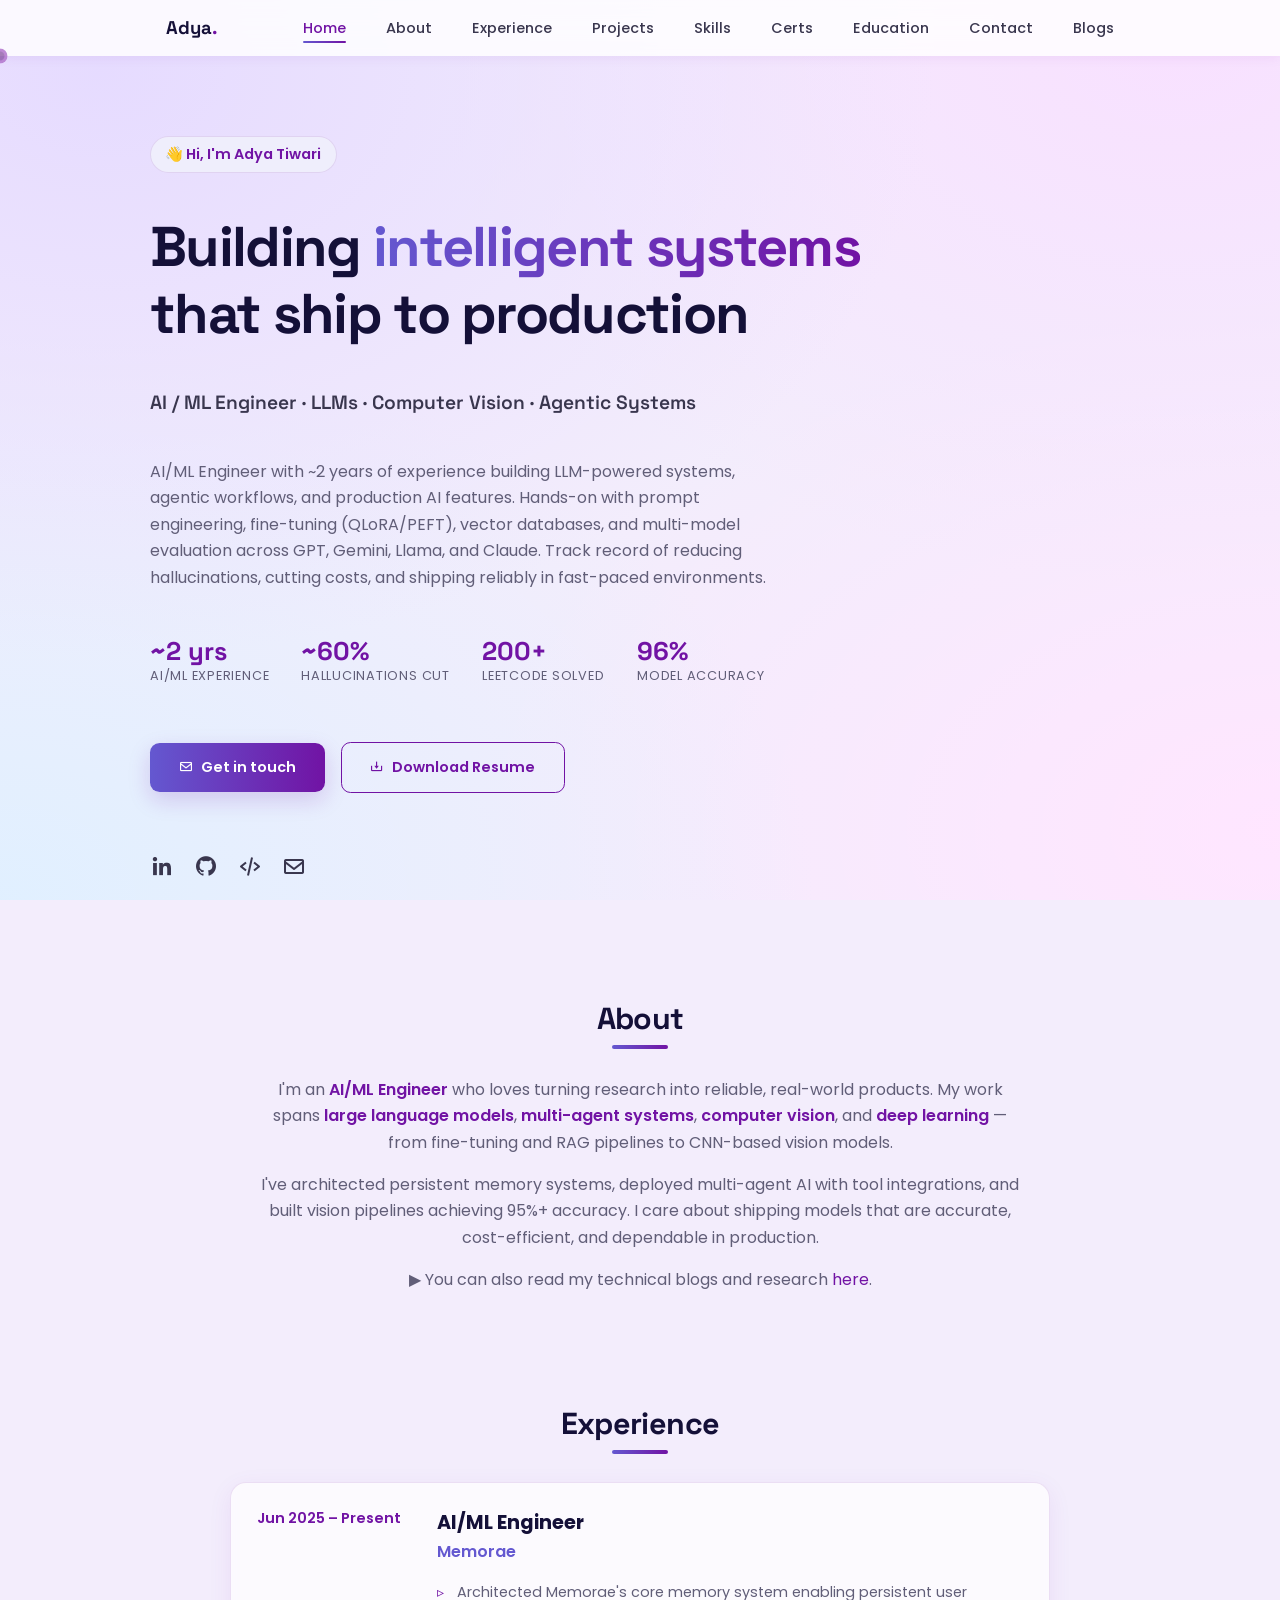
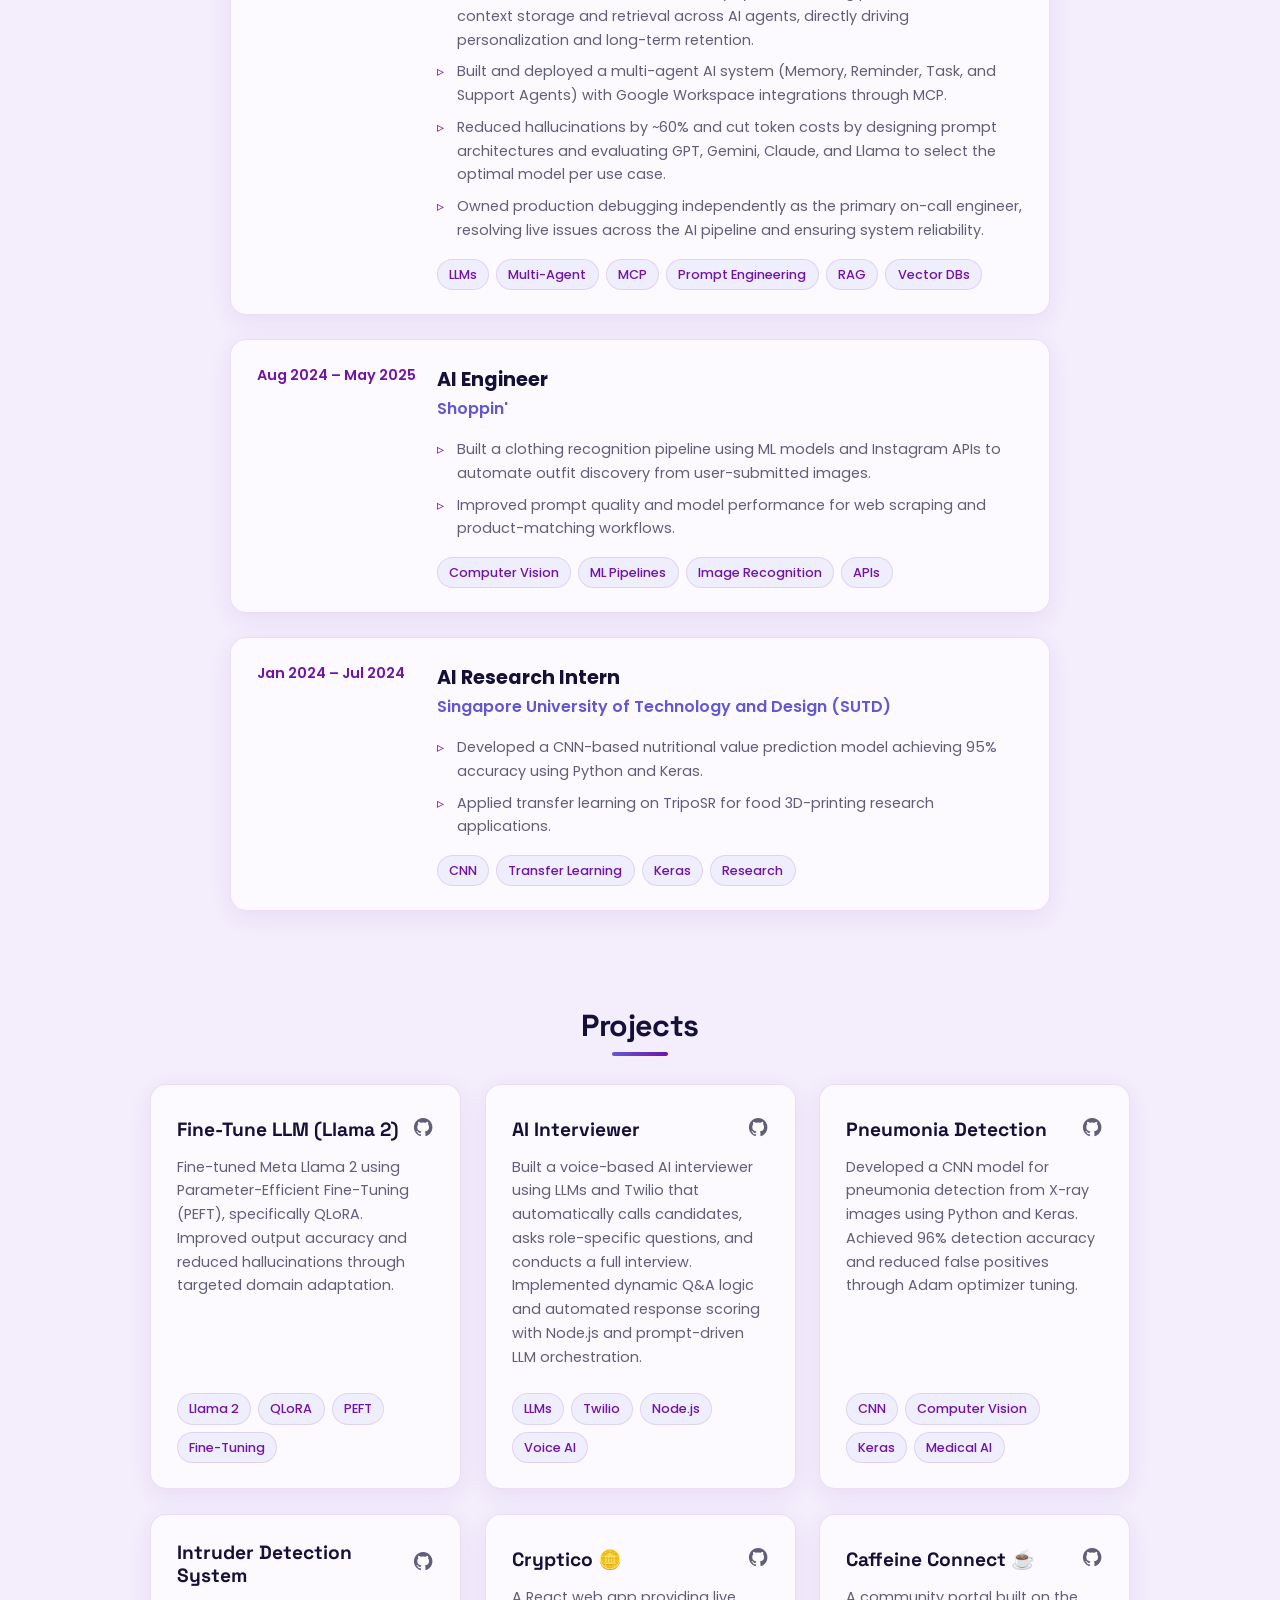
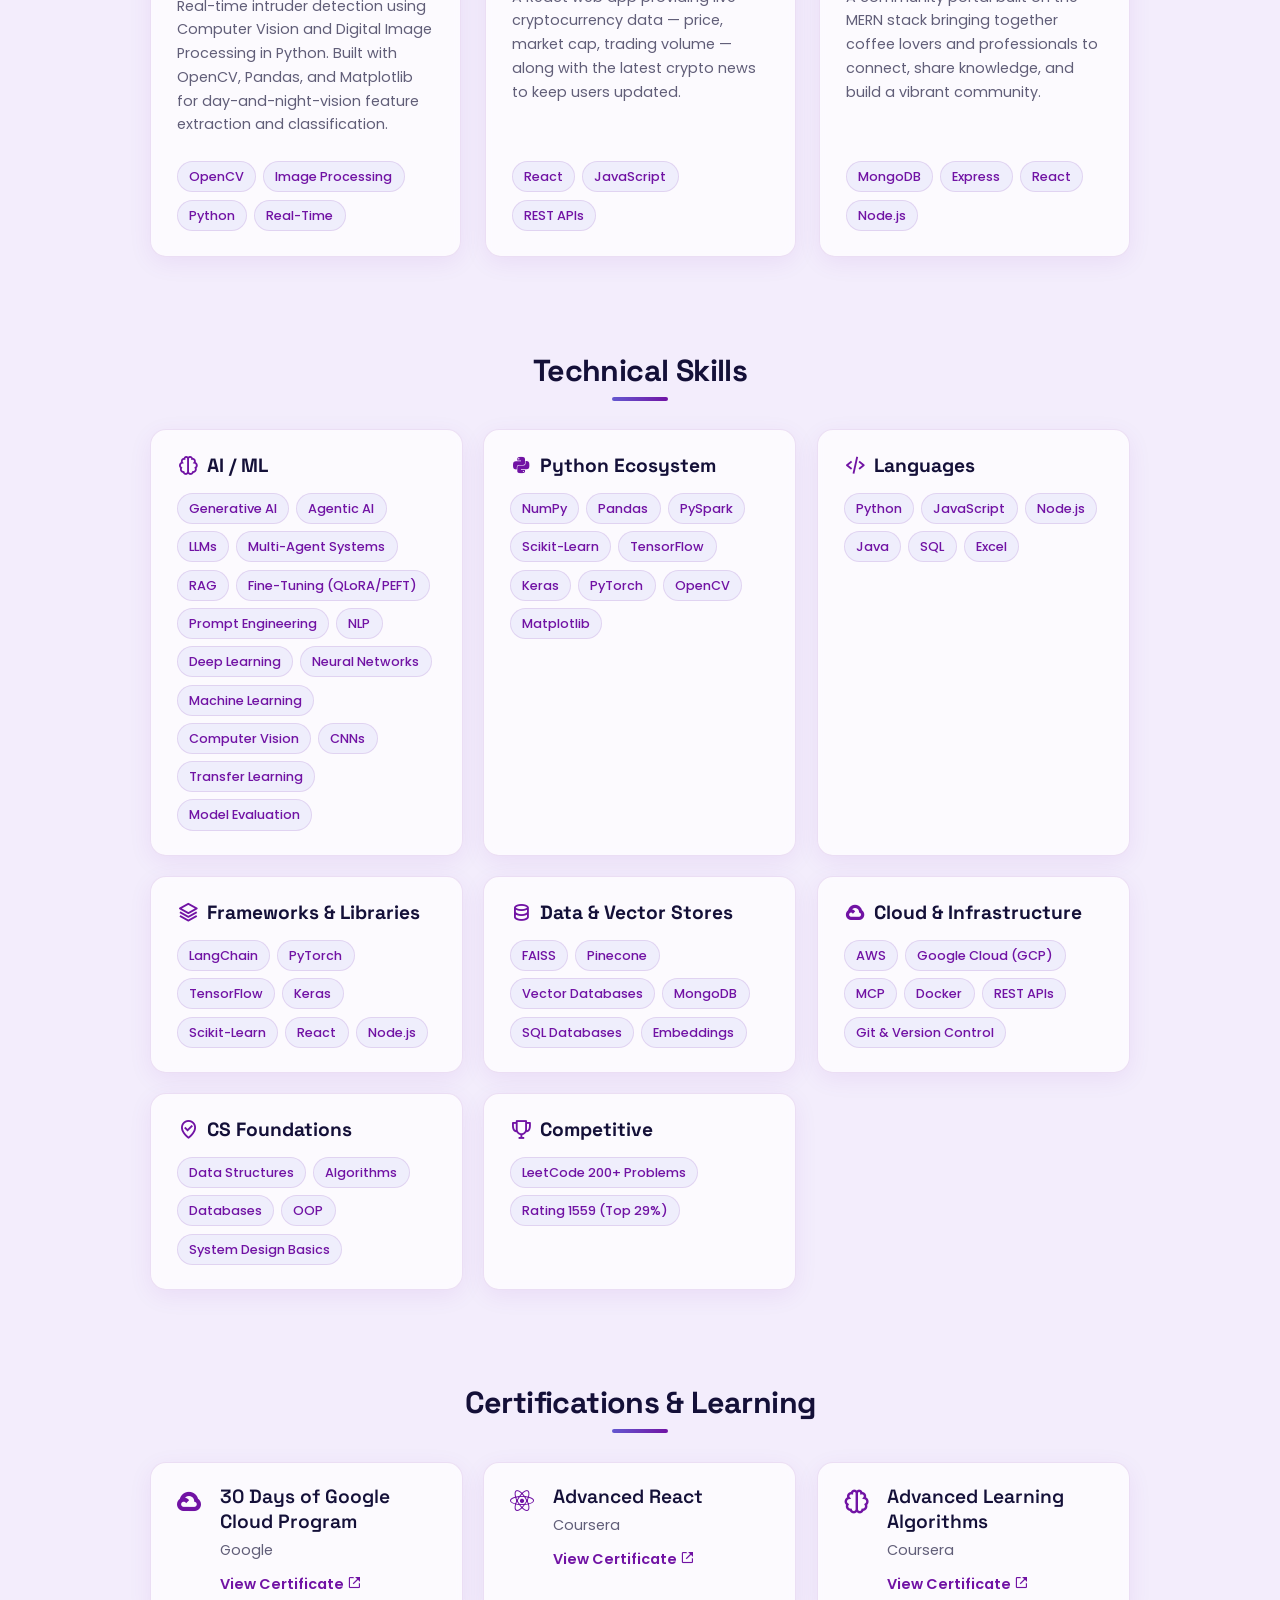
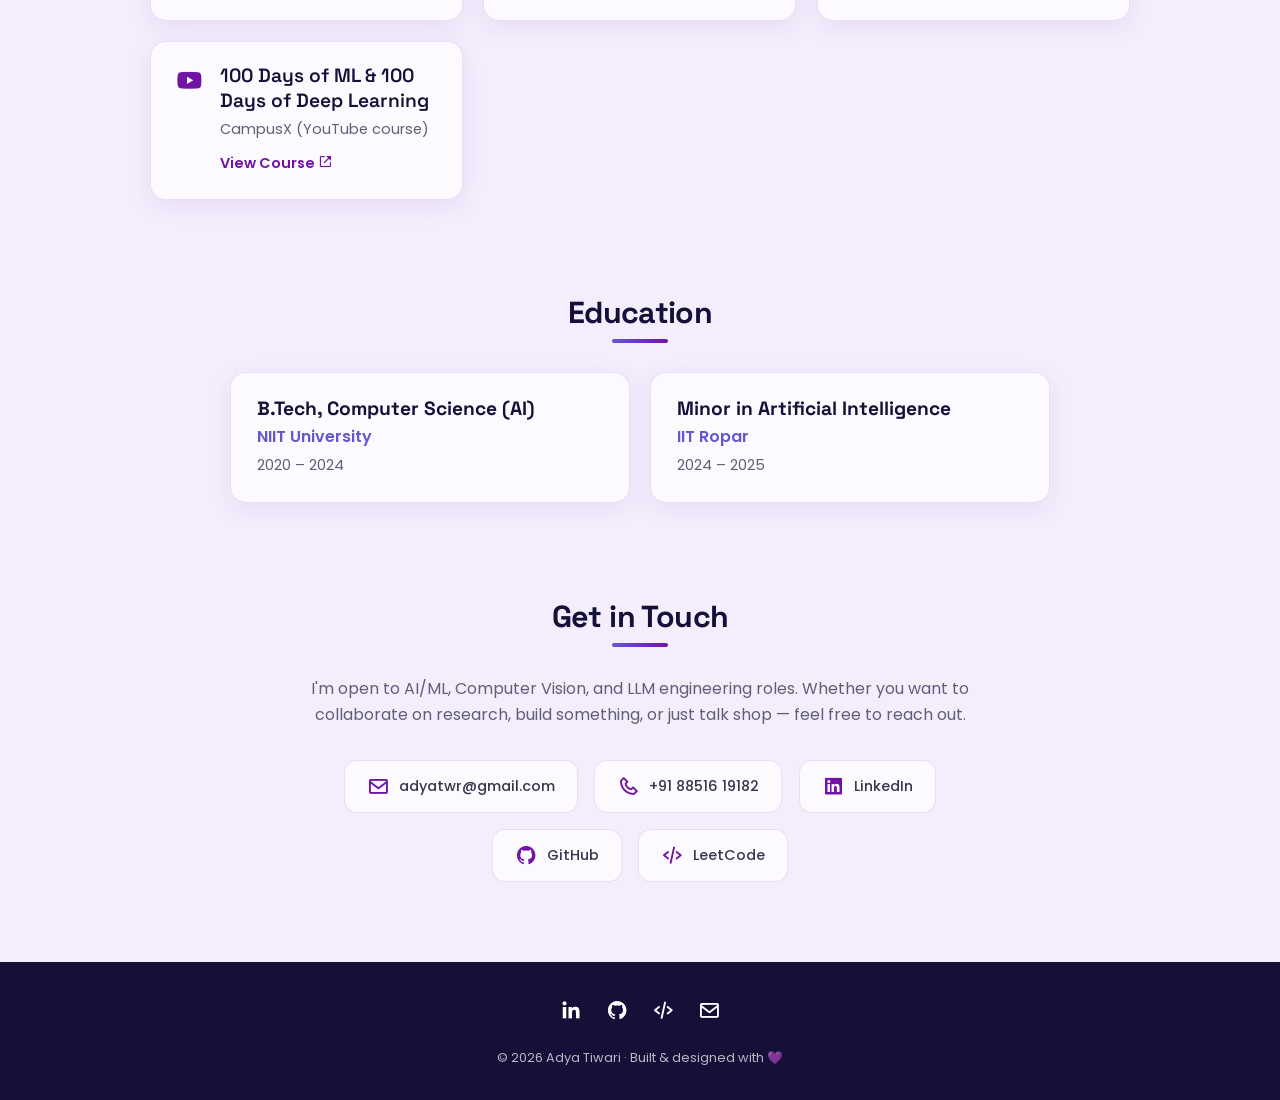
==== index.html @ 65101e6e "updated" ====
<!DOCTYPE html>
<html lang="en">

<head>
    <link rel="icon" type="image/png" href="assets/img/tab.png">
    <meta charset="UTF-8">
    <meta name="viewport" content="width=device-width, initial-scale=1.0">
    <meta name="description" content="Adya Tiwari — AI/ML Engineer building LLM-powered systems, agentic workflows, and production AI features.">
    <link rel="stylesheet" href="assets/css/styles.css">

    <!-- =====BOX ICONS===== -->
    <link href='https://cdn.jsdelivr.net/npm/boxicons@2.1.4/css/boxicons.min.css' rel='stylesheet'>

    <title>Adya Tiwari — AI/ML Engineer</title>
</head>

<body>
    <div class="cursor"></div>
    <div class="cursor-shadow"></div>

    <!--===== HEADER =====-->
    <header class="l-header">
        <nav class="nav">
            <a href="#home" class="nav__logo">Adya<span>.</span></a>

            <div class="nav__menu" id="nav-menu">
                <ul class="nav__list">
                    <li class="nav__item"><a href="#home" class="nav__link active">Home</a></li>
                    <li class="nav__item"><a href="#about" class="nav__link">About</a></li>
                    <li class="nav__item"><a href="#experience" class="nav__link">Experience</a></li>
                    <li class="nav__item"><a href="#projects" class="nav__link">Projects</a></li>
                    <li class="nav__item"><a href="#skills" class="nav__link">Skills</a></li>
                    <li class="nav__item"><a href="#certifications" class="nav__link">Certs</a></li>
                    <li class="nav__item"><a href="#education" class="nav__link">Education</a></li>
                    <li class="nav__item"><a href="#contact" class="nav__link">Contact</a></li>
                    <li class="nav__item"><a href="blog.html" class="nav__link">Blogs</a></li>
                </ul>
            </div>

            <div class="nav__toggle" id="nav-toggle">
                <i class='bx bx-menu'></i>
            </div>
        </nav>
    </header>

    <main class="l-main">
        <!--===== HOME / HERO =====-->
        <section class="home bd-grid" id="home">
            <div class="home__container">
                <span class="home__greeting">👋 Hi, I'm Adya Tiwari</span>
                <h1 class="home__title">Building <span class="home__title-color">intelligent systems</span><br>that ship to production</h1>
                <p class="home__role">AI / ML Engineer · LLMs · Computer Vision · Agentic Systems</p>
                <p class="home__text">
                    AI/ML Engineer with ~2 years of experience building LLM-powered systems, agentic workflows, and
                    production AI features. Hands-on with prompt engineering, fine-tuning (QLoRA/PEFT), vector databases,
                    and multi-model evaluation across GPT, Gemini, Llama, and Claude. Track record of reducing
                    hallucinations, cutting costs, and shipping reliably in fast-paced environments.
                </p>

                <div class="home__stats">
                    <div class="stat">
                        <div class="stat__number">~2 yrs</div>
                        <div class="stat__label">AI/ML Experience</div>
                    </div>
                    <div class="stat">
                        <div class="stat__number">~60%</div>
                        <div class="stat__label">Hallucinations Cut</div>
                    </div>
                    <div class="stat">
                        <div class="stat__number">200+</div>
                        <div class="stat__label">LeetCode Solved</div>
                    </div>
                    <div class="stat">
                        <div class="stat__number">96%</div>
                        <div class="stat__label">Model Accuracy</div>
                    </div>
                </div>

                <div class="home__actions">
                    <a href="#contact" class="button"><i class='bx bx-envelope'></i> Get in touch</a>
                    <a href="assets/img/Adya_Tiwari_CV.pdf" class="button button--ghost" download="Adya_Tiwari_Resume.pdf"><i class='bx bx-download'></i> Download Resume</a>
                </div>

                <div class="home__social">
                    <a href="https://www.linkedin.com/in/adya-tiwari-71a06b21b/" class="home__social-icon" aria-label="LinkedIn" target="_blank" rel="noopener"><i class='bx bxl-linkedin'></i></a>
                    <a href="https://github.com/adya14" class="home__social-icon" aria-label="GitHub" target="_blank" rel="noopener"><i class='bx bxl-github'></i></a>
                    <a href="https://leetcode.com/u/adya_twr14/" class="home__social-icon" aria-label="LeetCode" target="_blank" rel="noopener"><i class='bx bx-code-alt'></i></a>
                    <a href="mailto:adyatwr@gmail.com" class="home__social-icon" aria-label="Email"><i class='bx bx-envelope'></i></a>
                </div>
            </div>
        </section>

        <!--===== ABOUT =====-->
        <section class="about section" id="about">
            <h2 class="section-title">About</h2>
            <div class="about__container">
                <p class="about__text">
                    I'm an <span class="about__highlight">AI/ML Engineer</span> who loves turning research into reliable,
                    real-world products. My work spans <span class="about__highlight">large language models</span>,
                    <span class="about__highlight">multi-agent systems</span>, <span class="about__highlight">computer vision</span>,
                    and <span class="about__highlight">deep learning</span> — from fine-tuning and RAG pipelines to
                    CNN-based vision models.
                </p>
                <p class="about__text">
                    I've architected persistent memory systems, deployed multi-agent AI with tool integrations, and
                    built vision pipelines achieving 95%+ accuracy. I care about shipping models that are accurate,
                    cost-efficient, and dependable in production.
                </p>
                <p class="about__text">
                    ▶ You can also read my technical blogs and research <a href="blog.html">here</a>.
                </p>
            </div>
        </section>

        <!--===== EXPERIENCE =====-->
        <section class="experience section" id="experience">
            <h2 class="section-title">Experience</h2>
            <div class="timeline">

                <div class="exp card">
                    <div class="exp__date">Jun 2025 – Present</div>
                    <div class="exp__body">
                        <div class="exp__role">AI/ML Engineer</div>
                        <div class="exp__company">Memorae</div>
                        <ul class="exp__list">
                            <li>Architected Memorae's core memory system enabling persistent user context storage and retrieval across AI agents, directly driving personalization and long-term retention.</li>
                            <li>Built and deployed a multi-agent AI system (Memory, Reminder, Task, and Support Agents) with Google Workspace integrations through MCP.</li>
                            <li>Reduced hallucinations by ~60% and cut token costs by designing prompt architectures and evaluating GPT, Gemini, Claude, and Llama to select the optimal model per use case.</li>
                            <li>Owned production debugging independently as the primary on-call engineer, resolving live issues across the AI pipeline and ensuring system reliability.</li>
                        </ul>
                        <div class="tags">
                            <span class="tag">LLMs</span><span class="tag">Multi-Agent</span><span class="tag">MCP</span>
                            <span class="tag">Prompt Engineering</span><span class="tag">RAG</span><span class="tag">Vector DBs</span>
                        </div>
                    </div>
                </div>

                <div class="exp card">
                    <div class="exp__date">Aug 2024 – May 2025</div>
                    <div class="exp__body">
                        <div class="exp__role">AI Engineer</div>
                        <div class="exp__company">Shoppin'</div>
                        <ul class="exp__list">
                            <li>Built a clothing recognition pipeline using ML models and Instagram APIs to automate outfit discovery from user-submitted images.</li>
                            <li>Improved prompt quality and model performance for web scraping and product-matching workflows.</li>
                        </ul>
                        <div class="tags">
                            <span class="tag">Computer Vision</span><span class="tag">ML Pipelines</span>
                            <span class="tag">Image Recognition</span><span class="tag">APIs</span>
                        </div>
                    </div>
                </div>

                <div class="exp card">
                    <div class="exp__date">Jan 2024 – Jul 2024</div>
                    <div class="exp__body">
                        <div class="exp__role">AI Research Intern</div>
                        <div class="exp__company">Singapore University of Technology and Design (SUTD)</div>
                        <ul class="exp__list">
                            <li>Developed a CNN-based nutritional value prediction model achieving 95% accuracy using Python and Keras.</li>
                            <li>Applied transfer learning on TripoSR for food 3D-printing research applications.</li>
                        </ul>
                        <div class="tags">
                            <span class="tag">CNN</span><span class="tag">Transfer Learning</span>
                            <span class="tag">Keras</span><span class="tag">Research</span>
                        </div>
                    </div>
                </div>

            </div>
        </section>

        <!--===== PROJECTS =====-->
        <section class="projects section" id="projects">
            <h2 class="section-title">Projects</h2>
            <div class="projects__grid">

                <div class="project card">
                    <div class="project__head">
                        <h3 class="project__title">Fine-Tune LLM (Llama 2)</h3>
                        <a href="https://github.com/adya14" class="project__link" aria-label="View on GitHub" target="_blank" rel="noopener"><i class='bx bxl-github'></i></a>
                    </div>
                    <p class="project__text">
                        Fine-tuned Meta Llama 2 using Parameter-Efficient Fine-Tuning (PEFT), specifically QLoRA.
                        Improved output accuracy and reduced hallucinations through targeted domain adaptation.
                    </p>
                    <div class="tags">
                        <span class="tag">Llama 2</span><span class="tag">QLoRA</span><span class="tag">PEFT</span><span class="tag">Fine-Tuning</span>
                    </div>
                </div>

                <div class="project card">
                    <div class="project__head">
                        <h3 class="project__title">AI Interviewer</h3>
                        <a href="https://github.com/adya14" class="project__link" aria-label="View on GitHub" target="_blank" rel="noopener"><i class='bx bxl-github'></i></a>
                    </div>
                    <p class="project__text">
                        Built a voice-based AI interviewer using LLMs and Twilio that automatically calls candidates,
                        asks role-specific questions, and conducts a full interview. Implemented dynamic Q&amp;A logic and
                        automated response scoring with Node.js and prompt-driven LLM orchestration.
                    </p>
                    <div class="tags">
                        <span class="tag">LLMs</span><span class="tag">Twilio</span><span class="tag">Node.js</span><span class="tag">Voice AI</span>
                    </div>
                </div>

                <div class="project card">
                    <div class="project__head">
                        <h3 class="project__title">Pneumonia Detection</h3>
                        <a href="https://github.com/adya14" class="project__link" aria-label="View on GitHub" target="_blank" rel="noopener"><i class='bx bxl-github'></i></a>
                    </div>
                    <p class="project__text">
                        Developed a CNN model for pneumonia detection from X-ray images using Python and Keras.
                        Achieved 96% detection accuracy and reduced false positives through Adam optimizer tuning.
                    </p>
                    <div class="tags">
                        <span class="tag">CNN</span><span class="tag">Computer Vision</span><span class="tag">Keras</span><span class="tag">Medical AI</span>
                    </div>
                </div>

                <div class="project card">
                    <div class="project__head">
                        <h3 class="project__title">Intruder Detection System</h3>
                        <a href="https://github.com/adya14/Intruder-detection-system" class="project__link" aria-label="View on GitHub" target="_blank" rel="noopener"><i class='bx bxl-github'></i></a>
                    </div>
                    <p class="project__text">
                        Real-time intruder detection using Computer Vision and Digital Image Processing in Python.
                        Built with OpenCV, Pandas, and Matplotlib for day-and-night-vision feature extraction and
                        classification.
                    </p>
                    <div class="tags">
                        <span class="tag">OpenCV</span><span class="tag">Image Processing</span><span class="tag">Python</span><span class="tag">Real-Time</span>
                    </div>
                </div>

                <div class="project card">
                    <div class="project__head">
                        <h3 class="project__title">Cryptico 🪙</h3>
                        <a href="https://github.com/adya14/Criptico" class="project__link" aria-label="View on GitHub" target="_blank" rel="noopener"><i class='bx bxl-github'></i></a>
                    </div>
                    <p class="project__text">
                        A React web app providing live cryptocurrency data — price, market cap, trading volume — along
                        with the latest crypto news to keep users updated.
                    </p>
                    <div class="tags">
                        <span class="tag">React</span><span class="tag">JavaScript</span><span class="tag">REST APIs</span>
                    </div>
                </div>

                <div class="project card">
                    <div class="project__head">
                        <h3 class="project__title">Caffeine Connect ☕</h3>
                        <a href="https://github.com/adya14/CoffeeCaps" class="project__link" aria-label="View on GitHub" target="_blank" rel="noopener"><i class='bx bxl-github'></i></a>
                    </div>
                    <p class="project__text">
                        A community portal built on the MERN stack bringing together coffee lovers and professionals to
                        connect, share knowledge, and build a vibrant community.
                    </p>
                    <div class="tags">
                        <span class="tag">MongoDB</span><span class="tag">Express</span><span class="tag">React</span><span class="tag">Node.js</span>
                    </div>
                </div>

            </div>
        </section>

        <!--===== SKILLS =====-->
        <section class="skills section" id="skills">
            <h2 class="section-title">Technical Skills</h2>
            <div class="skills__grid">

                <div class="skill__group card">
                    <h3><i class='bx bx-brain'></i> AI / ML</h3>
                    <div class="tags">
                        <span class="tag">Generative AI</span><span class="tag">Agentic AI</span><span class="tag">LLMs</span>
                        <span class="tag">Multi-Agent Systems</span><span class="tag">RAG</span>
                        <span class="tag">Fine-Tuning (QLoRA/PEFT)</span><span class="tag">Prompt Engineering</span>
                        <span class="tag">NLP</span><span class="tag">Deep Learning</span><span class="tag">Neural Networks</span>
                        <span class="tag">Machine Learning</span><span class="tag">Computer Vision</span><span class="tag">CNNs</span>
                        <span class="tag">Transfer Learning</span><span class="tag">Model Evaluation</span>
                    </div>
                </div>

                <div class="skill__group card">
                    <h3><i class='bx bxl-python'></i> Python Ecosystem</h3>
                    <div class="tags">
                        <span class="tag">NumPy</span><span class="tag">Pandas</span><span class="tag">PySpark</span>
                        <span class="tag">Scikit-Learn</span><span class="tag">TensorFlow</span><span class="tag">Keras</span>
                        <span class="tag">PyTorch</span><span class="tag">OpenCV</span><span class="tag">Matplotlib</span>
                    </div>
                </div>

                <div class="skill__group card">
                    <h3><i class='bx bx-code-alt'></i> Languages</h3>
                    <div class="tags">
                        <span class="tag">Python</span><span class="tag">JavaScript</span><span class="tag">Node.js</span>
                        <span class="tag">Java</span><span class="tag">SQL</span><span class="tag">Excel</span>
                    </div>
                </div>

                <div class="skill__group card">
                    <h3><i class='bx bx-layer'></i> Frameworks &amp; Libraries</h3>
                    <div class="tags">
                        <span class="tag">LangChain</span><span class="tag">PyTorch</span><span class="tag">TensorFlow</span>
                        <span class="tag">Keras</span><span class="tag">Scikit-Learn</span><span class="tag">React</span>
                        <span class="tag">Node.js</span>
                    </div>
                </div>

                <div class="skill__group card">
                    <h3><i class='bx bx-data'></i> Data &amp; Vector Stores</h3>
                    <div class="tags">
                        <span class="tag">FAISS</span><span class="tag">Pinecone</span><span class="tag">Vector Databases</span>
                        <span class="tag">MongoDB</span><span class="tag">SQL Databases</span><span class="tag">Embeddings</span>
                    </div>
                </div>

                <div class="skill__group card">
                    <h3><i class='bx bxl-google-cloud'></i> Cloud &amp; Infrastructure</h3>
                    <div class="tags">
                        <span class="tag">AWS</span><span class="tag">Google Cloud (GCP)</span><span class="tag">MCP</span>
                        <span class="tag">Docker</span><span class="tag">REST APIs</span><span class="tag">Git &amp; Version Control</span>
                    </div>
                </div>

                <div class="skill__group card">
                    <h3><i class='bx bx-been-here'></i> CS Foundations</h3>
                    <div class="tags">
                        <span class="tag">Data Structures</span><span class="tag">Algorithms</span><span class="tag">Databases</span>
                        <span class="tag">OOP</span><span class="tag">System Design Basics</span>
                    </div>
                </div>

                <div class="skill__group card">
                    <h3><i class='bx bx-trophy'></i> Competitive</h3>
                    <div class="tags">
                        <span class="tag">LeetCode 200+ Problems</span><span class="tag">Rating 1559 (Top 29%)</span>
                    </div>
                </div>

            </div>
        </section>

        <!--===== CERTIFICATIONS =====-->
        <section class="certifications section" id="certifications">
            <h2 class="section-title">Certifications &amp; Learning</h2>
            <div class="certs__grid">

                <div class="cert card">
                    <i class='bx bxl-google-cloud cert__icon'></i>
                    <div>
                        <h3 class="cert__title">30 Days of Google Cloud Program</h3>
                        <p class="cert__issuer">Google</p>
                        <a href="https://drive.google.com/file/d/1Qf5qaCfXYoKmX--ok8FXgTMNsObrI7Uv/view?usp=sharing" class="cert__link" target="_blank" rel="noopener">View Certificate <i class='bx bx-link-external'></i></a>
                    </div>
                </div>

                <div class="cert card">
                    <i class='bx bxl-react cert__icon'></i>
                    <div>
                        <h3 class="cert__title">Advanced React</h3>
                        <p class="cert__issuer">Coursera</p>
                        <a href="https://www.coursera.org/account/accomplishments/verify/KEY2WDEUEPRG?utm_source=link&utm_medium=certificate&utm_content=cert_image&utm_campaign=sharing_cta&utm_product=course" class="cert__link" target="_blank" rel="noopener">View Certificate <i class='bx bx-link-external'></i></a>
                    </div>
                </div>

                <div class="cert card">
                    <i class='bx bx-brain cert__icon'></i>
                    <div>
                        <h3 class="cert__title">Advanced Learning Algorithms</h3>
                        <p class="cert__issuer">Coursera</p>
                        <a href="https://coursera.org/share/b851c407e2a3502a09d8a2d25a0dcfa6" class="cert__link" target="_blank" rel="noopener">View Certificate <i class='bx bx-link-external'></i></a>
                    </div>
                </div>

                <div class="cert card">
                    <i class='bx bxl-youtube cert__icon'></i>
                    <div>
                        <h3 class="cert__title">100 Days of ML &amp; 100 Days of Deep Learning</h3>
                        <p class="cert__issuer">CampusX (YouTube course)</p>
                        <a href="https://www.youtube.com/playlist?list=PLKnIA16_Rmvbr7zKYQuBfsVkjoLcJgxHH" class="cert__link" target="_blank" rel="noopener">View Course <i class='bx bx-link-external'></i></a>
                    </div>
                </div>

            </div>
        </section>

        <!--===== EDUCATION =====-->
        <section class="education section" id="education">
            <h2 class="section-title">Education</h2>
            <div class="edu__grid">
                <div class="edu card">
                    <h3 class="edu__degree">B.Tech, Computer Science (AI)</h3>
                    <p class="edu__school">NIIT University</p>
                    <p class="edu__date">2020 – 2024</p>
                </div>
                <div class="edu card">
                    <h3 class="edu__degree">Minor in Artificial Intelligence</h3>
                    <p class="edu__school">IIT Ropar</p>
                    <p class="edu__date">2024 – 2025</p>
                </div>
            </div>
        </section>

        <!--===== CONTACT =====-->
        <section class="contact section" id="contact">
            <h2 class="section-title">Get in Touch</h2>
            <div class="contact__container">
                <p class="contact__text">
                    I'm open to AI/ML, Computer Vision, and LLM engineering roles. Whether you want to collaborate on
                    research, build something, or just talk shop — feel free to reach out.
                </p>
                <div class="contact__links">
                    <a href="mailto:adyatwr@gmail.com" class="contact__card"><i class='bx bx-envelope'></i> adyatwr@gmail.com</a>
                    <a href="tel:+918851619182" class="contact__card"><i class='bx bx-phone'></i> +91 88516 19182</a>
                    <a href="https://www.linkedin.com/in/adya-tiwari-71a06b21b/" class="contact__card" target="_blank" rel="noopener"><i class='bx bxl-linkedin-square'></i> LinkedIn</a>
                    <a href="https://github.com/adya14" class="contact__card" target="_blank" rel="noopener"><i class='bx bxl-github'></i> GitHub</a>
                    <a href="https://leetcode.com/u/adya_twr14/" class="contact__card" target="_blank" rel="noopener"><i class='bx bx-code-alt'></i> LeetCode</a>
                </div>
            </div>
        </section>
    </main>

    <!--===== FOOTER =====-->
    <footer class="footer">
        <div class="footer__social">
            <a href="https://www.linkedin.com/in/adya-tiwari-71a06b21b/" class="footer__icon" target="_blank" rel="noopener"><i class='bx bxl-linkedin'></i></a>
            <a href="https://github.com/adya14" class="footer__icon" target="_blank" rel="noopener"><i class='bx bxl-github'></i></a>
            <a href="https://leetcode.com/u/adya_twr14/" class="footer__icon" target="_blank" rel="noopener"><i class='bx bx-code-alt'></i></a>
            <a href="mailto:adyatwr@gmail.com" class="footer__icon"><i class='bx bx-envelope'></i></a>
        </div>
        <p class="footer__copy">© 2026 Adya Tiwari · Built &amp; designed with 💜</p>
    </footer>

    <!--===== MAIN JS =====-->
    <script src="assets/js/main.js"></script>
</body>

</html>
---- assets/css/styles.css ----
@import url("https://fonts.googleapis.com/css2?family=Poppins:wght@300;400;500;600;700&family=Space+Grotesk:wght@400;500;600;700&display=swap");

/*===== VARIABLES =====*/
:root {
  --header-height: 3.5rem;
  --font-semi: 600;

  --hue-color: 246;
  --first-color: hsl(var(--hue-color), 56%, 58%);
  --first-color-light: hsl(var(--hue-color), 70%, 96%);
  --second-color: hsl(var(--hue-color), 56%, 14%);
  --accent-color: #7113a4;
  --text-color: hsl(var(--hue-color), 18%, 26%);
  --text-soft: hsl(var(--hue-color), 12%, 42%);
  --card-bg: rgba(255, 255, 255, 0.72);
  --card-border: rgba(113, 19, 164, 0.12);

  --body-font: 'Poppins', sans-serif;
  --title-font: 'Space Grotesk', 'Poppins', sans-serif;

  --big-font-size: 2.25rem;
  --h2-font-size: 1.35rem;
  --h3-font-size: 1.05rem;
  --normal-font-size: .95rem;
  --small-font-size: .85rem;
  --smaller-font-size: .75rem;

  --mb-1: .5rem;
  --mb-2: 1rem;
  --mb-3: 1.5rem;
  --mb-4: 2rem;
  --mb-5: 2.5rem;
  --mb-6: 3rem;

  --z-fixed: 100;
}

@media screen and (min-width: 968px) {
  :root {
    --big-font-size: 3.5rem;
    --h2-font-size: 1.9rem;
    --h3-font-size: 1.2rem;
    --normal-font-size: 1rem;
    --small-font-size: .9rem;
    --smaller-font-size: .8rem;
  }
}

/*===== BASE =====*/
*, ::before, ::after { box-sizing: border-box; }

html { scroll-behavior: smooth; }

body {
  margin: var(--header-height) 0 0 0;
  font-family: var(--body-font);
  font-size: var(--normal-font-size);
  color: var(--text-color);
  line-height: 1.65;
  background-color: rgb(243, 237, 252);
  background-image:
    radial-gradient(at 8% 8%, hsla(258, 100%, 93%, 1) 0px, transparent 50%),
    radial-gradient(at 92% 4%, hsla(286, 100%, 94%, 1) 0px, transparent 45%),
    radial-gradient(at 0% 100%, hsla(210, 100%, 94%, 1) 0px, transparent 45%),
    radial-gradient(at 100% 92%, hsla(300, 100%, 95%, 1) 0px, transparent 45%);
  background-attachment: fixed;
}

h1, h2, h3, h4, p, ul { margin: 0; }
h1, h2, h3, h4 { font-family: var(--title-font); color: var(--second-color); line-height: 1.2; }
ul { padding: 0; list-style: none; }
img { max-width: 100%; height: auto; display: block; }

a {
  color: var(--accent-color);
  text-decoration: none;
  transition: color .2s ease;
}
a:hover { color: var(--first-color); }

/*===== REUSABLE =====*/
.section { padding: 4rem 0 2rem; }

.section-title {
  position: relative;
  font-size: var(--h2-font-size);
  color: var(--second-color);
  margin-bottom: var(--mb-5);
  text-align: center;
  letter-spacing: -.02em;
}
.section-title::after {
  position: absolute;
  content: '';
  width: 56px;
  height: .22rem;
  border-radius: 4px;
  left: 0; right: 0;
  margin: auto;
  bottom: -.7rem;
  background: linear-gradient(90deg, var(--first-color), var(--accent-color));
}

.bd-grid {
  max-width: 980px;
  width: 100%;
  margin-left: auto;
  margin-right: auto;
  padding-left: var(--mb-2);
  padding-right: var(--mb-2);
}

/*===== HEADER / NAV (FIXED) =====*/
.l-header {
  width: 100%;
  position: fixed;
  top: 0; left: 0;
  z-index: var(--z-fixed);
  background-color: rgba(255, 255, 255, 0.82);
  backdrop-filter: blur(12px);
  -webkit-backdrop-filter: blur(12px);
  box-shadow: 0 1px 12px rgba(113, 19, 164, 0.08);
}

.nav {
  height: var(--header-height);
  display: flex;
  justify-content: space-between;
  align-items: center;
  font-weight: var(--font-semi);
  max-width: 980px;
  margin: 0 auto;
  padding: 0 var(--mb-2);
}

.nav__logo {
  color: var(--second-color);
  font-family: var(--title-font);
  font-weight: 700;
  font-size: 1.15rem;
}
.nav__logo span { color: var(--accent-color); }

.nav__list { display: flex; }

.nav__link {
  position: relative;
  color: var(--text-color);
  font-size: var(--small-font-size);
  font-weight: 500;
  transition: color .3s;
}
.nav__link:hover { color: var(--accent-color); }

.nav__link::after {
  position: absolute;
  content: '';
  width: 0;
  height: .14rem;
  left: 0; bottom: -.35rem;
  border-radius: 4px;
  background: linear-gradient(90deg, var(--first-color), var(--accent-color));
  transition: width .3s ease;
}
.nav__link:hover::after,
.nav__link.active::after { width: 100%; }
.nav__link.active { color: var(--accent-color); }

.nav__toggle {
  color: var(--second-color);
  font-size: 1.5rem;
  cursor: pointer;
}

@media screen and (max-width: 767px) {
  .nav__menu {
    position: fixed;
    top: var(--header-height);
    right: -100%;
    width: 72%;
    height: 100%;
    padding: 2.5rem 1.75rem;
    background-color: var(--second-color);
    transition: .4s;
    box-shadow: -4px 0 24px rgba(0,0,0,.2);
  }
  .nav__list { flex-direction: column; }
  .nav__item { margin-bottom: var(--mb-4); }
  .nav__link { color: #fff; font-size: 1rem; }
  .nav__link:hover { color: #fff; }
}
@media screen and (min-width: 768px) {
  .nav__item { margin-left: var(--mb-5); }
  .nav__toggle { display: none; }
}

.show { right: 0 !important; }

/*===== HOME / HERO =====*/
.home {
  padding: 5rem 0 3rem;
}
.home__container {
  display: grid;
  gap: 1.5rem;
}
.home__greeting {
  display: inline-block;
  width: max-content;
  font-size: var(--small-font-size);
  font-weight: 600;
  color: var(--accent-color);
  background: var(--first-color-light);
  border: 1px solid var(--card-border);
  padding: .35rem .9rem;
  border-radius: 999px;
  margin-bottom: var(--mb-2);
}
.home__title {
  font-size: var(--big-font-size);
  letter-spacing: -.03em;
  margin-bottom: var(--mb-2);
}
.home__title-color {
  background: linear-gradient(90deg, var(--first-color), var(--accent-color));
  -webkit-background-clip: text;
  background-clip: text;
  -webkit-text-fill-color: transparent;
}
.home__role {
  font-family: var(--title-font);
  font-size: var(--h3-font-size);
  font-weight: 600;
  color: var(--text-color);
  margin-bottom: var(--mb-2);
}
.home__text {
  max-width: 640px;
  color: var(--text-soft);
  margin-bottom: var(--mb-3);
}

/*===== STATS =====*/
.home__stats {
  display: flex;
  flex-wrap: wrap;
  gap: 2rem;
  margin-bottom: var(--mb-4);
}
.stat__number {
  font-family: var(--title-font);
  font-size: 1.6rem;
  font-weight: 700;
  color: var(--accent-color);
  line-height: 1;
}
.stat__label {
  font-size: var(--smaller-font-size);
  color: var(--text-soft);
  text-transform: uppercase;
  letter-spacing: .06em;
}

.home__actions {
  display: flex;
  flex-wrap: wrap;
  align-items: center;
  gap: 1rem;
  margin-bottom: var(--mb-4);
}

.home__social { display: flex; gap: 1.25rem; }
.home__social-icon {
  font-size: 1.5rem;
  color: var(--text-color);
  transition: transform .3s, color .3s;
}
.home__social-icon:hover { color: var(--accent-color); transform: translateY(-3px); }

/*===== BUTTONS =====*/
.button {
  display: inline-flex;
  align-items: center;
  gap: .5rem;
  background: linear-gradient(90deg, var(--first-color), var(--accent-color));
  color: #fff;
  padding: .8rem 1.8rem;
  font-weight: var(--font-semi);
  font-size: var(--small-font-size);
  border-radius: .6rem;
  box-shadow: 0 8px 22px rgba(113, 19, 164, 0.18);
  transition: transform .25s, box-shadow .25s;
}
.button:hover {
  color: #fff;
  transform: translateY(-3px);
  box-shadow: 0 14px 30px rgba(113, 19, 164, 0.28);
}
.button--ghost {
  background: transparent;
  color: var(--accent-color);
  border: 1.5px solid var(--accent-color);
  box-shadow: none;
}
.button--ghost:hover { color: #fff; background: var(--accent-color); }

/*===== ABOUT =====*/
.about__container {
  max-width: 760px;
  margin: 0 auto;
  text-align: center;
}
.about__text {
  color: var(--text-soft);
  margin-bottom: var(--mb-2);
}
.about__highlight { color: var(--accent-color); font-weight: 600; }

/*===== CARD (shared) =====*/
.card {
  background: var(--card-bg);
  backdrop-filter: blur(6px);
  -webkit-backdrop-filter: blur(6px);
  border: 1px solid var(--card-border);
  border-radius: 1rem;
  box-shadow: 0 6px 24px rgba(113, 19, 164, 0.07);
  transition: transform .3s, box-shadow .3s;
}
.card:hover {
  transform: translateY(-4px);
  box-shadow: 0 16px 36px rgba(113, 19, 164, 0.14);
}

/*===== EXPERIENCE (timeline) =====*/
.timeline {
  max-width: 820px;
  margin: 0 auto;
  display: grid;
  gap: 1.5rem;
}
.exp {
  display: grid;
  grid-template-columns: 160px 1fr;
  gap: 1.25rem;
  padding: 1.5rem 1.6rem;
}
.exp__date {
  font-size: var(--small-font-size);
  font-weight: 600;
  color: var(--accent-color);
}
.exp__role {
  font-size: var(--h3-font-size);
  font-weight: 700;
  color: var(--second-color);
}
.exp__company {
  font-weight: 600;
  color: var(--first-color);
  margin-bottom: var(--mb-2);
}
.exp__list { display: grid; gap: .5rem; margin-bottom: var(--mb-2); }
.exp__list li {
  position: relative;
  padding-left: 1.25rem;
  color: var(--text-soft);
  font-size: var(--small-font-size);
}
.exp__list li::before {
  content: '▹';
  position: absolute;
  left: 0;
  color: var(--accent-color);
}

/*===== TAGS / CHIPS =====*/
.tags { display: flex; flex-wrap: wrap; gap: .45rem; }
.tag {
  font-size: var(--smaller-font-size);
  font-weight: 500;
  color: var(--accent-color);
  background: var(--first-color-light);
  border: 1px solid var(--card-border);
  padding: .25rem .7rem;
  border-radius: 999px;
}

/*===== PROJECTS =====*/
.projects__grid {
  display: grid;
  grid-template-columns: repeat(auto-fit, minmax(280px, 1fr));
  gap: 1.5rem;
  max-width: 980px;
  margin: 0 auto;
}
.project {
  display: flex;
  flex-direction: column;
  padding: 1.6rem;
}
.project__head {
  display: flex;
  align-items: center;
  justify-content: space-between;
  margin-bottom: var(--mb-1);
}
.project__title { font-size: var(--h3-font-size); font-weight: 700; }
.project__link { font-size: 1.4rem; color: var(--text-soft); }
.project__link:hover { color: var(--accent-color); }
.project__text {
  color: var(--text-soft);
  font-size: var(--small-font-size);
  margin-bottom: var(--mb-3);
  flex: 1;
}

/*===== SKILLS =====*/
.skills__grid {
  display: grid;
  grid-template-columns: repeat(auto-fit, minmax(280px, 1fr));
  gap: 1.25rem;
  max-width: 980px;
  margin: 0 auto;
}
.skill__group { padding: 1.5rem 1.6rem; }
.skill__group h3 {
  display: flex;
  align-items: center;
  gap: .55rem;
  font-size: var(--h3-font-size);
  margin-bottom: var(--mb-2);
  color: var(--second-color);
}
.skill__group h3 i { color: var(--accent-color); font-size: 1.4rem; }

/*===== CERTIFICATIONS =====*/
.certs__grid {
  display: grid;
  grid-template-columns: repeat(auto-fit, minmax(280px, 1fr));
  gap: 1.25rem;
  max-width: 980px;
  margin: 0 auto;
}
.cert {
  display: flex;
  align-items: flex-start;
  gap: 1rem;
  padding: 1.4rem 1.5rem;
}
.cert__icon {
  font-size: 1.8rem;
  color: var(--accent-color);
  flex-shrink: 0;
  margin-top: .15rem;
}
.cert__title { font-size: var(--h3-font-size); font-weight: 600; margin-bottom: .25rem; line-height: 1.3; }
.cert__issuer { font-size: var(--small-font-size); color: var(--text-soft); margin-bottom: var(--mb-1); }
.cert__link { font-size: var(--small-font-size); font-weight: 600; }

/*===== EDUCATION =====*/
.edu__grid {
  display: grid;
  grid-template-columns: repeat(auto-fit, minmax(300px, 1fr));
  gap: 1.25rem;
  max-width: 820px;
  margin: 0 auto;
}
.edu { padding: 1.5rem 1.6rem; }
.edu__degree { font-size: var(--h3-font-size); font-weight: 700; margin-bottom: .25rem; }
.edu__school { color: var(--first-color); font-weight: 600; margin-bottom: .25rem; }
.edu__date { font-size: var(--small-font-size); color: var(--text-soft); }

/*===== CONTACT =====*/
.contact__container {
  max-width: 680px;
  margin: 0 auto;
  text-align: center;
}
.contact__text { color: var(--text-soft); margin-bottom: var(--mb-4); }
.contact__links {
  display: flex;
  flex-wrap: wrap;
  justify-content: center;
  gap: 1rem;
}
.contact__card {
  display: flex;
  align-items: center;
  gap: .6rem;
  padding: .85rem 1.4rem;
  background: var(--card-bg);
  border: 1px solid var(--card-border);
  border-radius: .8rem;
  color: var(--text-color);
  font-weight: 500;
  font-size: var(--small-font-size);
  transition: transform .25s, box-shadow .25s, color .25s;
}
.contact__card:hover {
  color: var(--accent-color);
  transform: translateY(-3px);
  box-shadow: 0 12px 26px rgba(113, 19, 164, 0.14);
}
.contact__card i { font-size: 1.4rem; color: var(--accent-color); }

/*===== FOOTER =====*/
.footer {
  background: var(--second-color);
  color: #fff;
  text-align: center;
  padding: 2rem 0;
  margin-top: 3rem;
}
.footer__social { display: flex; justify-content: center; gap: 1.5rem; margin-bottom: var(--mb-2); }
.footer__icon { font-size: 1.4rem; color: #fff; transition: transform .3s, color .3s; }
.footer__icon:hover { color: var(--first-color); transform: translateY(-3px); }
.footer__copy { font-size: var(--smaller-font-size); color: rgba(255,255,255,.7); }

/*===== SCROLL REVEAL =====*/
/* Visible by default. The hidden->reveal effect only applies once JS adds the
   `js` class to <html>, so the page is never blank without/ before JS. */
.js .reveal {
  opacity: 0;
  transform: translateY(28px);
  transition: opacity .8s cubic-bezier(0.5, 0, 0, 1),
              transform .8s cubic-bezier(0.5, 0, 0, 1);
  will-change: opacity, transform;
}
.js .reveal.is-visible {
  opacity: 1;
  transform: none;
}
@media (prefers-reduced-motion: reduce) {
  .js .reveal { opacity: 1 !important; transform: none !important; transition: none; }
}

/*===== CUSTOM CURSOR =====*/
@media (pointer: fine) {
  body { cursor: none; }
  a, button, .nav__toggle { cursor: none; }
  .cursor {
    position: fixed;
    width: 15px;
    height: 15px;
    border-radius: 50%;
    background-color: #773a94a7;
    border: 3px solid #c88ee3a7;
    pointer-events: none;
    z-index: 9999;
    transform: translate(-50%, -50%);
    transition: transform 0.25s ease-in-out;
  }
}
@media (pointer: coarse) {
  .cursor, .cursor-shadow { display: none; }
}

/*===== RESPONSIVE =====*/
@media screen and (max-width: 600px) {
  .exp { grid-template-columns: 1fr; gap: .5rem; }
  .home__stats { gap: 1.5rem; }
}
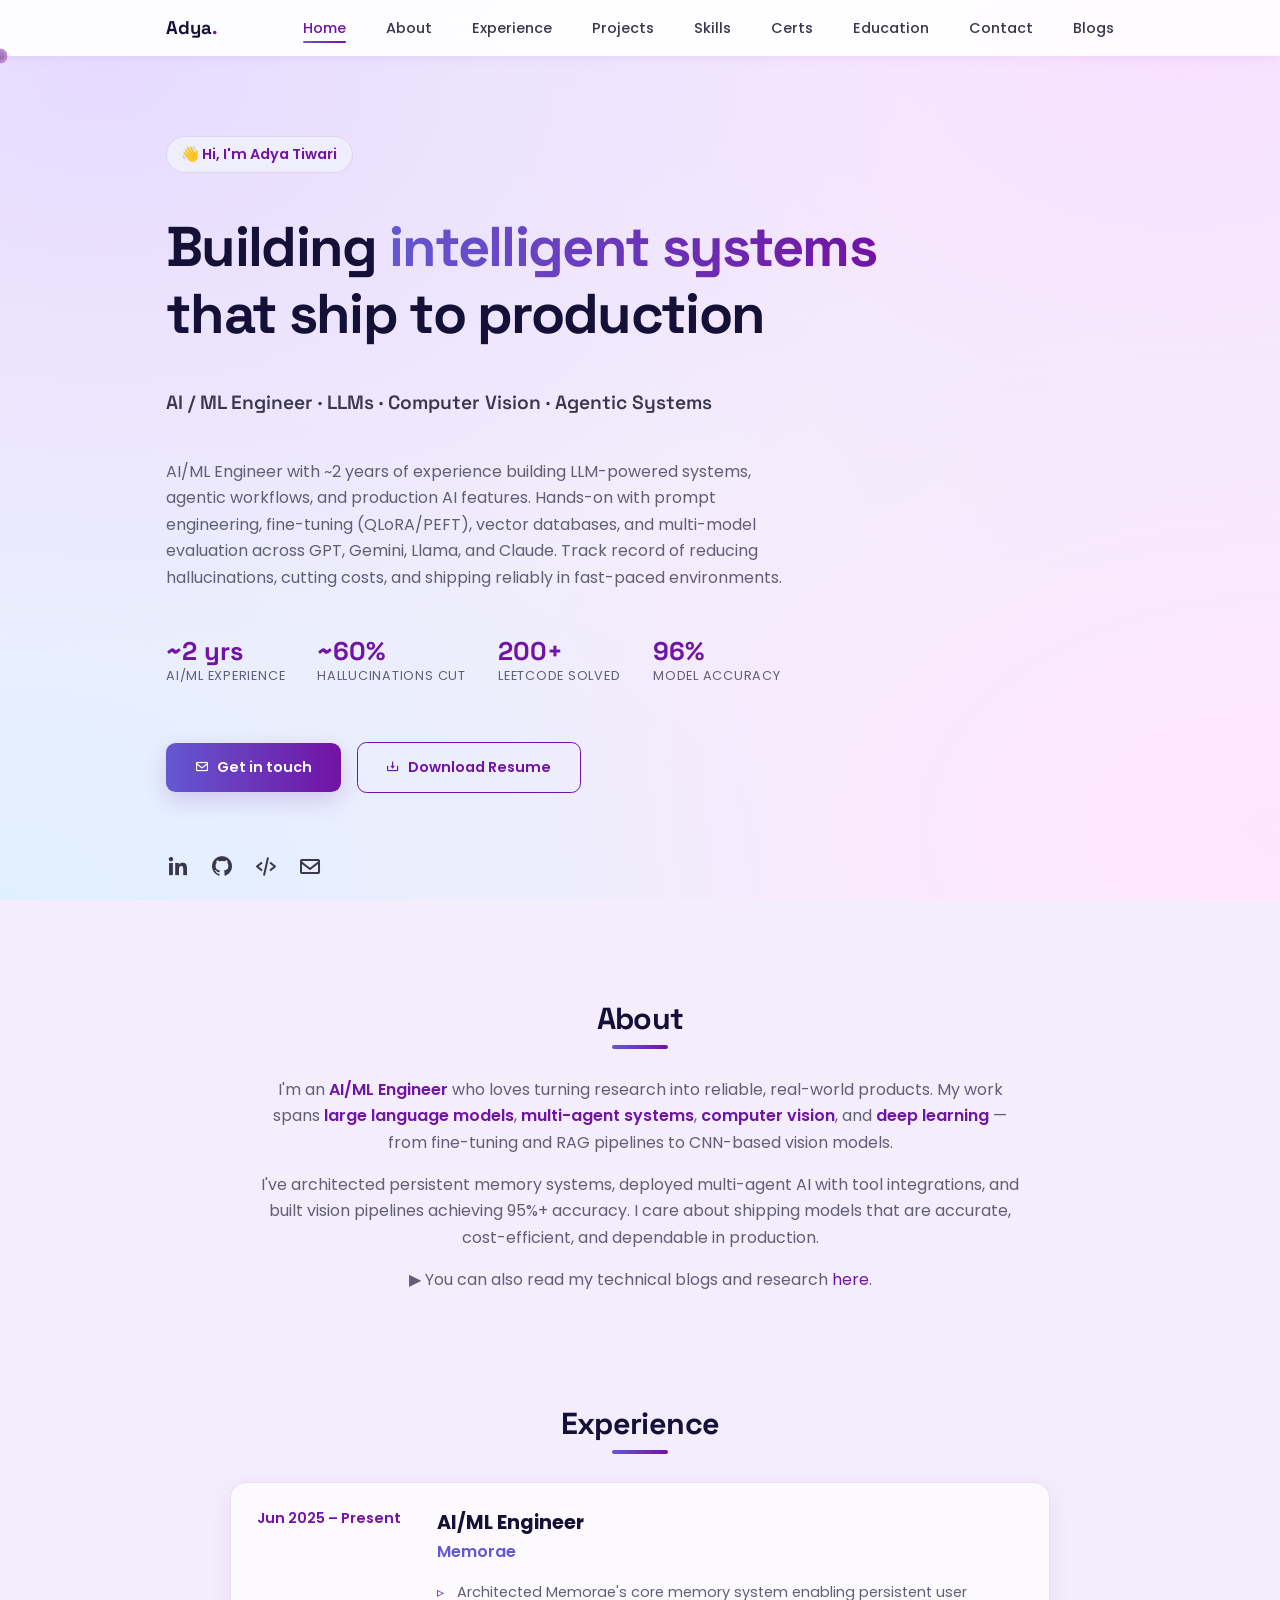
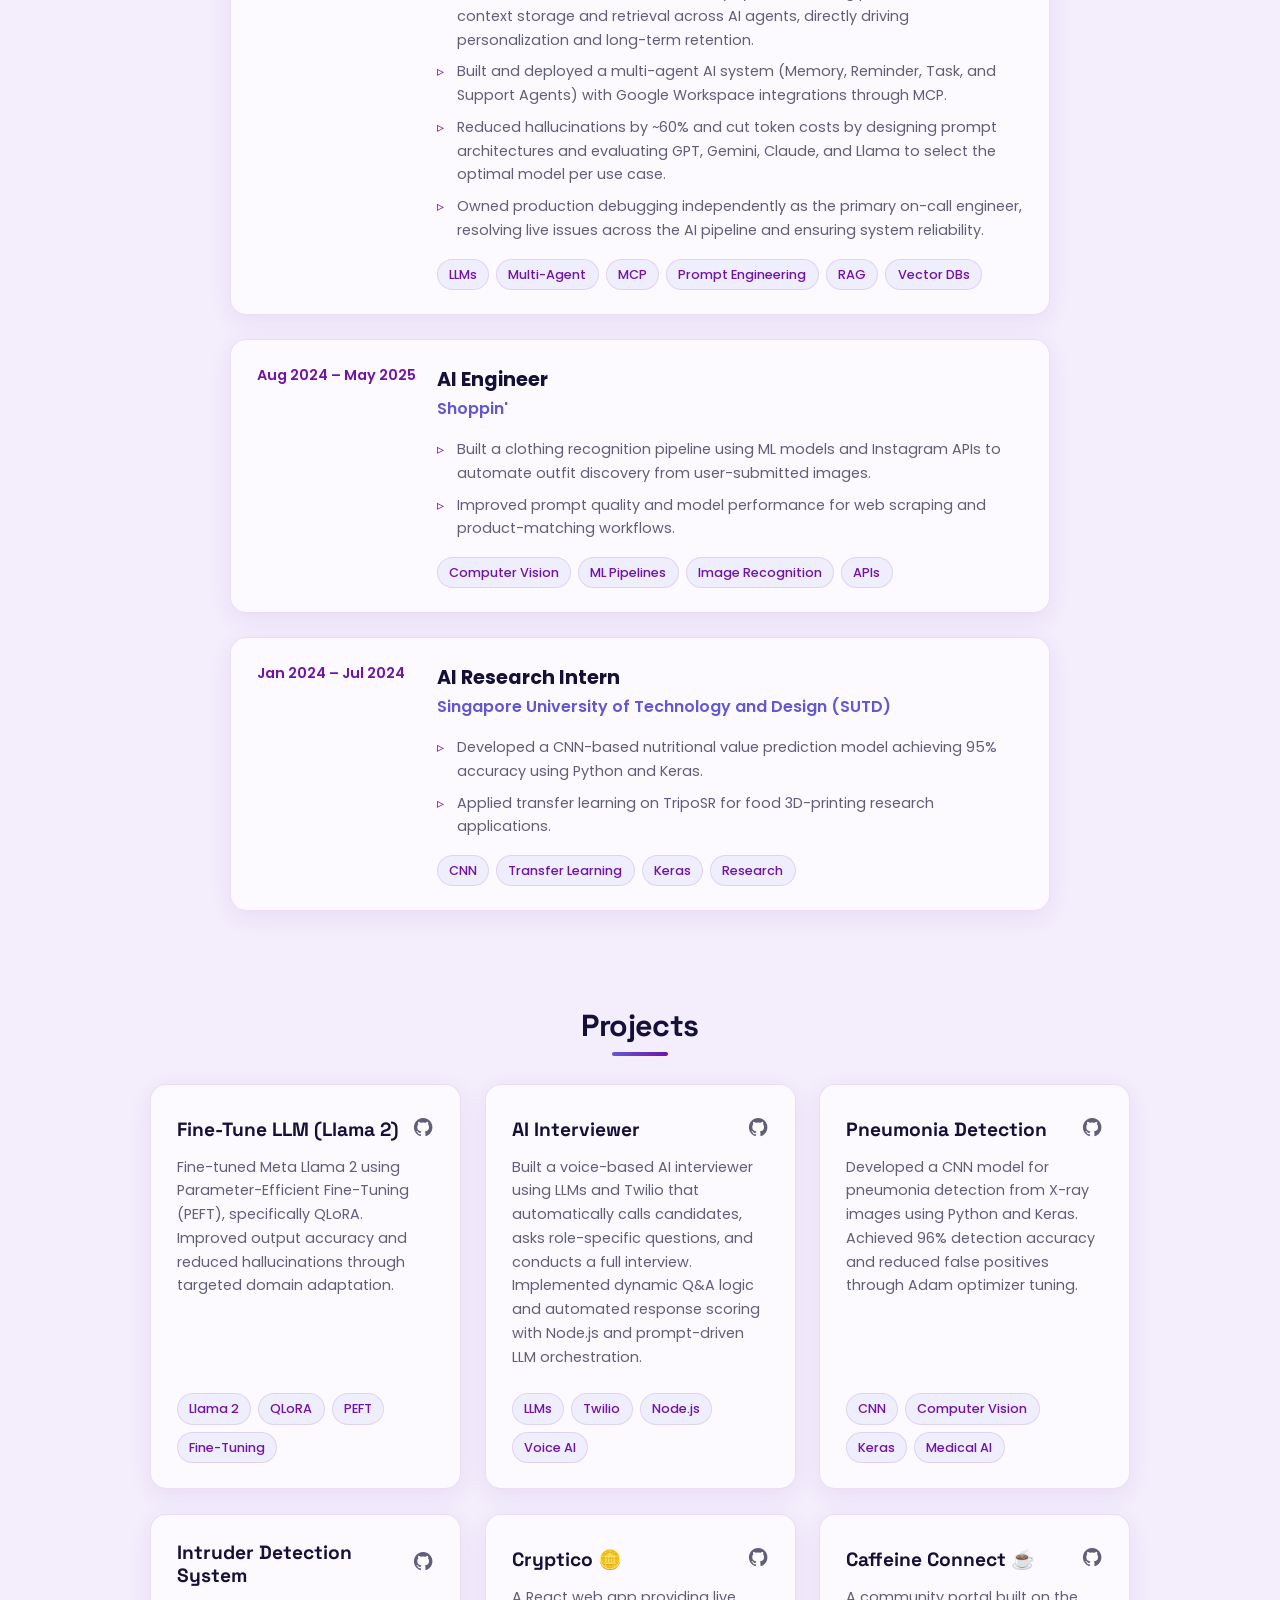
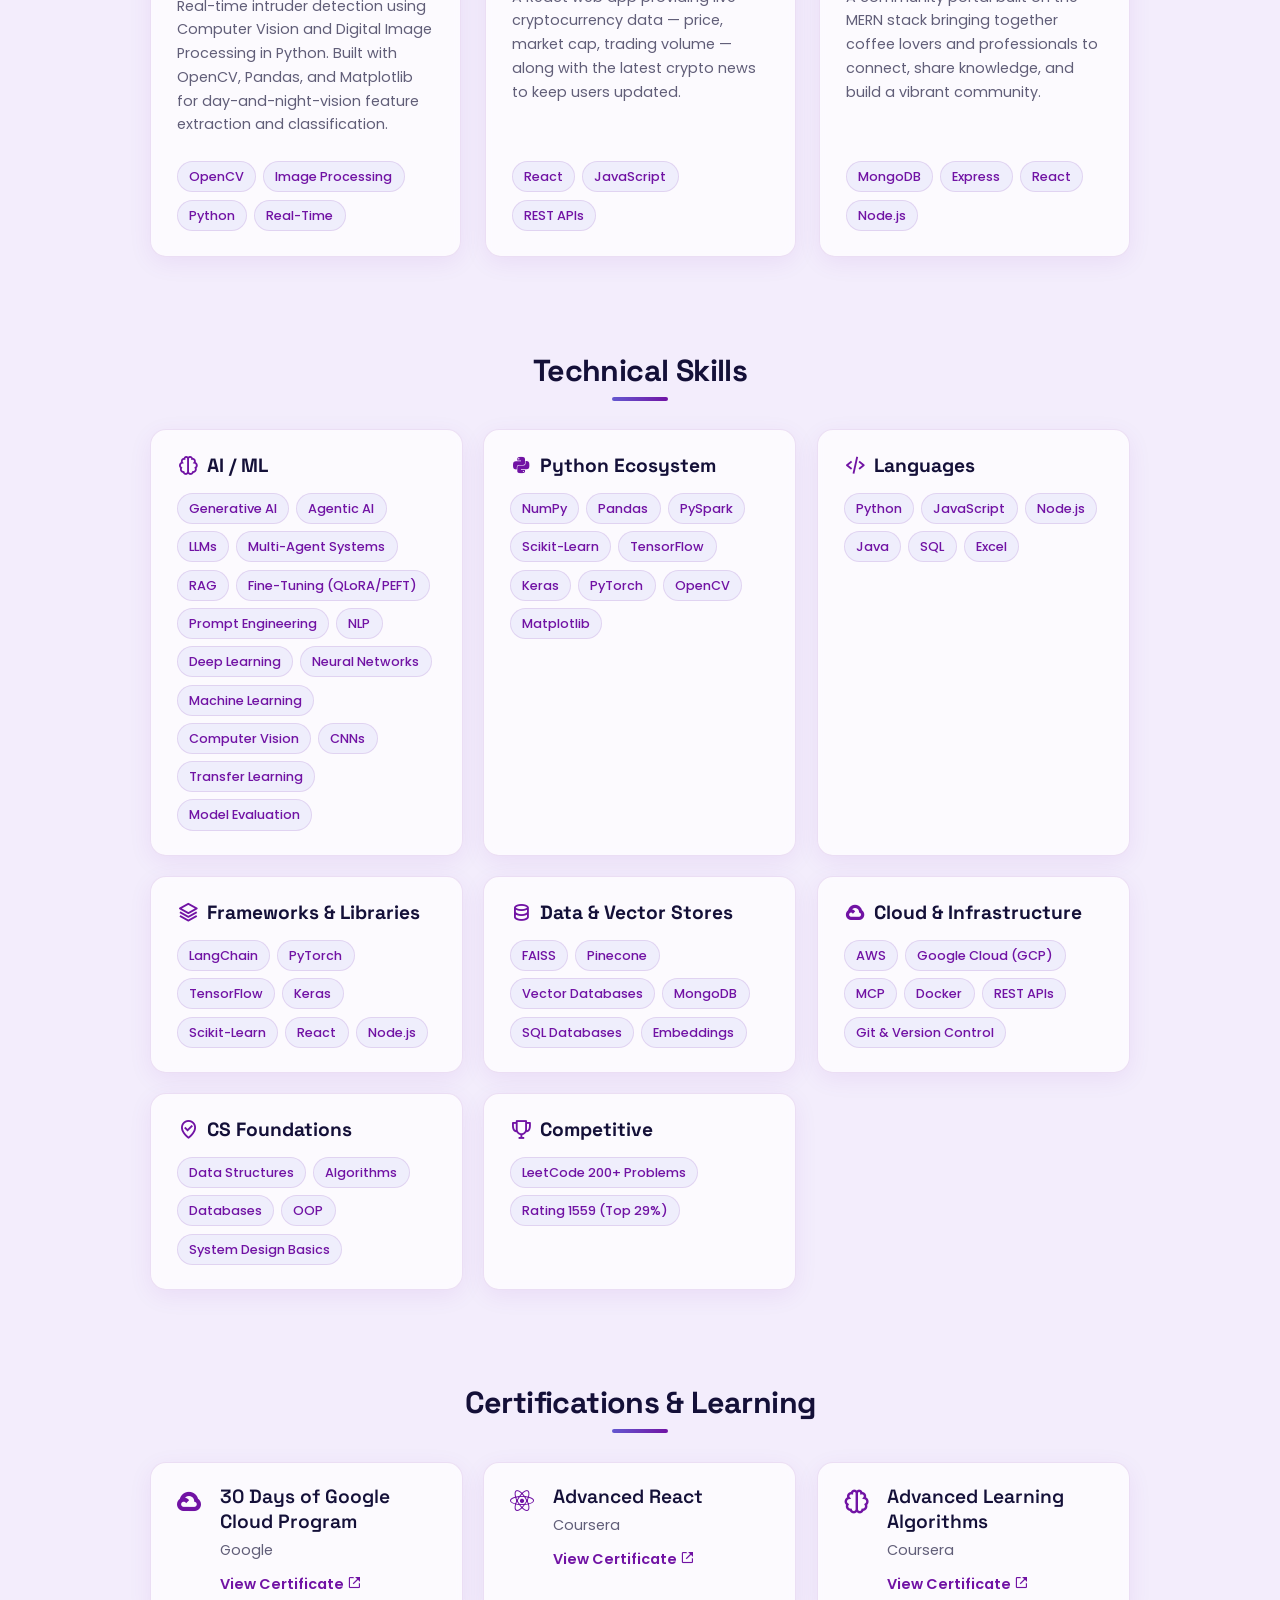
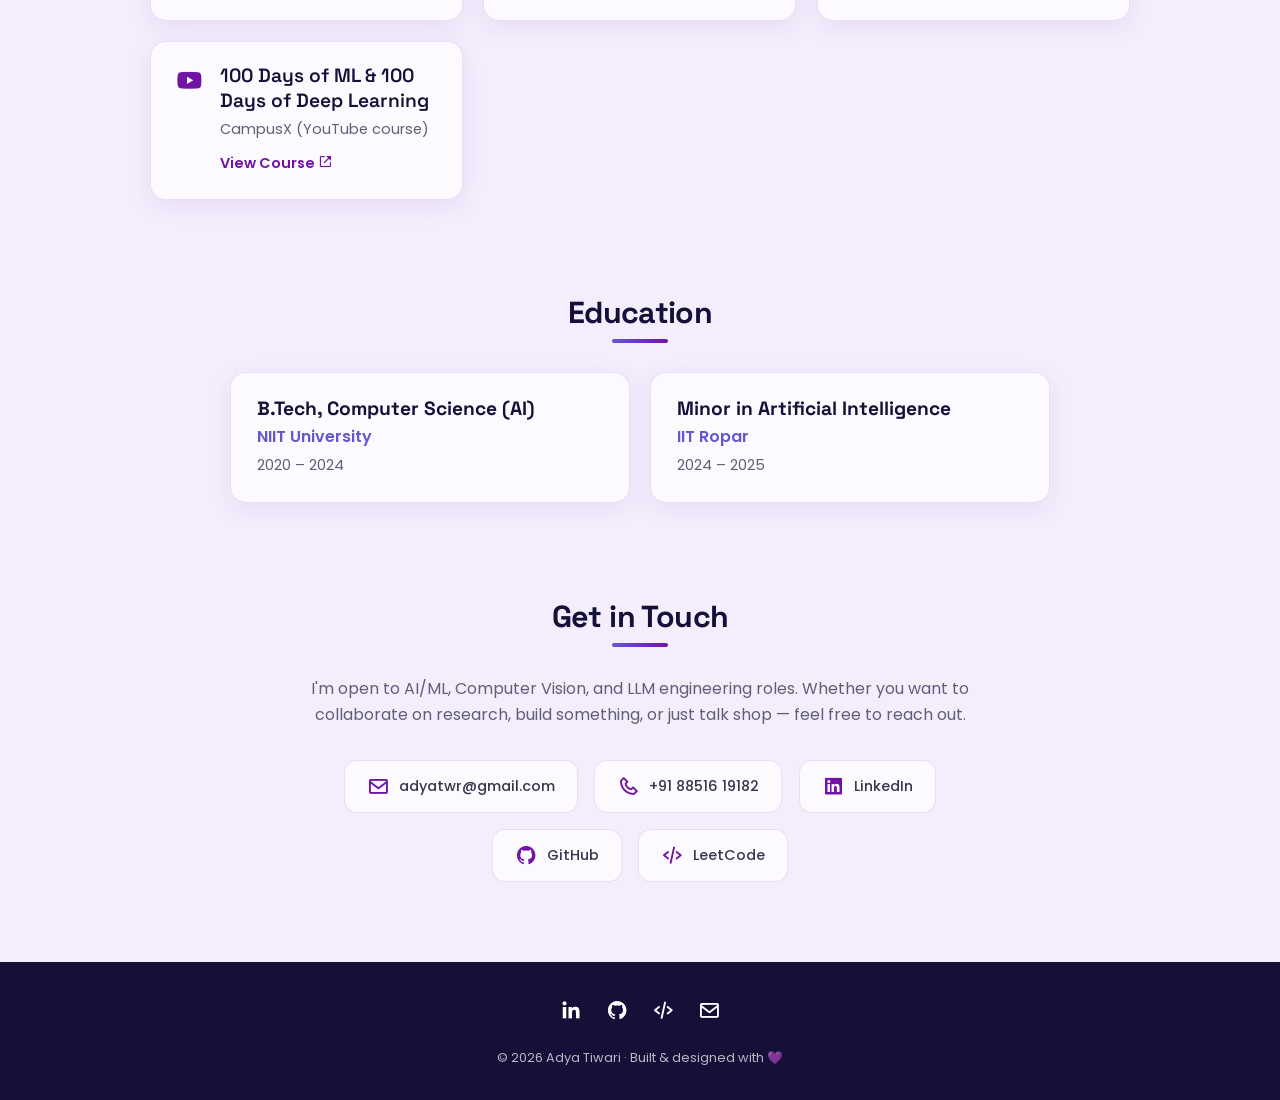
==== commit 864d0a07: "responsive site with padding" ====
--- a/index.html
+++ b/index.html
@@ -6,7 +6,7 @@
     <meta charset="UTF-8">
     <meta name="viewport" content="width=device-width, initial-scale=1.0">
     <meta name="description" content="Adya Tiwari — AI/ML Engineer building LLM-powered systems, agentic workflows, and production AI features.">
-    <link rel="stylesheet" href="assets/css/styles.css">
+    <link rel="stylesheet" href="assets/css/styles.css?v=3">
 
     <!-- =====BOX ICONS===== -->
     <link href='https://cdn.jsdelivr.net/npm/boxicons@2.1.4/css/boxicons.min.css' rel='stylesheet'>
@@ -433,7 +433,7 @@
     </footer>
 
     <!--===== MAIN JS =====-->
-    <script src="assets/js/main.js"></script>
+    <script src="assets/js/main.js?v=3"></script>
 </body>
 
 </html>
--- a/assets/css/styles.css
+++ b/assets/css/styles.css
@@ -79,7 +79,7 @@
 a:hover { color: var(--first-color); }
 
 /*===== REUSABLE =====*/
-.section { padding: 4rem 0 2rem; }
+.section { padding: 4rem var(--mb-2) 2rem; }
 
 .section-title {
   position: relative;
@@ -116,7 +116,8 @@
   position: fixed;
   top: 0; left: 0;
   z-index: var(--z-fixed);
-  background-color: rgba(255, 255, 255, 0.82);
+  background-color: #ffffff;                 /* solid fallback */
+  background-color: rgba(255, 255, 255, 0.9);
   backdrop-filter: blur(12px);
   -webkit-backdrop-filter: blur(12px);
   box-shadow: 0 1px 12px rgba(113, 19, 164, 0.08);
@@ -173,32 +174,58 @@
 }
 
 @media screen and (max-width: 767px) {
+  /* Solid header on mobile so the logo + menu icon are always clearly visible */
+  .l-header { background-color: #ffffff; }
+
   .nav__menu {
     position: fixed;
     top: var(--header-height);
     right: -100%;
-    width: 72%;
-    height: 100%;
+    width: 78%;
+    max-width: 320px;
+    height: calc(100vh - var(--header-height));
     padding: 2.5rem 1.75rem;
-    background-color: var(--second-color);
-    transition: .4s;
-    box-shadow: -4px 0 24px rgba(0,0,0,.2);
+    background-color: var(--second-color);   /* solid dark panel */
+    transition: right .35s ease;
+    box-shadow: -8px 0 28px rgba(0, 0, 0, 0.35);
+    overflow-y: auto;
   }
   .nav__list { flex-direction: column; }
   .nav__item { margin-bottom: var(--mb-4); }
-  .nav__link { color: #fff; font-size: 1rem; }
-  .nav__link:hover { color: #fff; }
+  .nav__link {
+    display: block;
+    color: #fff;
+    font-size: 1.05rem;
+    padding: .35rem 0;
+  }
+  .nav__link:hover,
+  .nav__link.active { color: #fff; }
+  .nav__link.active::after,
+  .nav__link:hover::after { background: #fff; }
+
+  /* Dim overlay behind the open menu */
+  .nav__overlay {
+    position: fixed;
+    inset: 0;
+    background: rgba(20, 12, 35, 0.45);
+    opacity: 0;
+    visibility: hidden;
+    transition: opacity .35s ease;
+    z-index: calc(var(--z-fixed) - 1);
+  }
+  .nav__overlay.show { opacity: 1; visibility: visible; }
 }
 @media screen and (min-width: 768px) {
   .nav__item { margin-left: var(--mb-5); }
   .nav__toggle { display: none; }
+  .nav__overlay { display: none; }
 }
 
 .show { right: 0 !important; }
 
 /*===== HOME / HERO =====*/
 .home {
-  padding: 5rem 0 3rem;
+  padding: 5rem var(--mb-2) 3rem;
 }
 .home__container {
   display: grid;
@@ -556,7 +583,65 @@
 }
 
 /*===== RESPONSIVE =====*/
-@media screen and (max-width: 600px) {
-  .exp { grid-template-columns: 1fr; gap: .5rem; }
-  .home__stats { gap: 1.5rem; }
-}
+/* Offset anchored sections so the fixed header never covers their tops */
+section[id] { scroll-margin-top: calc(var(--header-height) + 1rem); }
+
+/* Tablets & small laptops */
+@media screen and (max-width: 900px) {
+  .bd-grid { max-width: 720px; }
+}
+
+/* Phones (landscape) and below */
+@media screen and (max-width: 767px) {
+  :root { --big-font-size: 2.1rem; }
+  .section { padding: 3rem 1.4rem 1.5rem; }
+  .home { padding: 3.5rem 1.4rem 2rem; }
+  .home__title { font-size: var(--big-font-size); }
+  .exp { grid-template-columns: 1fr; gap: .4rem; }
+  .home__stats { gap: 1.5rem 2rem; }
+  .projects__grid,
+  .skills__grid,
+  .certs__grid,
+  .edu__grid { grid-template-columns: 1fr; }
+}
+
+/* Phones (portrait) */
+@media screen and (max-width: 480px) {
+  :root {
+    --big-font-size: 1.85rem;
+    --h2-font-size: 1.3rem;
+    --h3-font-size: 1.05rem;
+  }
+  .home { padding: 3rem 1.4rem 1.5rem; }
+  .home__greeting { white-space: normal; }
+  .home__role { font-size: 1rem; }
+
+  /* Stats: clean 2-up grid instead of an uneven wrap */
+  .home__stats {
+    display: grid;
+    grid-template-columns: 1fr 1fr;
+    gap: 1.25rem;
+  }
+  .stat__number { font-size: 1.35rem; }
+
+  /* Full-width, comfortably tappable buttons */
+  .home__actions { flex-direction: column; align-items: stretch; gap: .75rem; }
+  .button { width: 100%; justify-content: center; padding: .9rem 1.5rem; }
+
+  .home__social { justify-content: flex-start; gap: 1.5rem; }
+  .home__social-icon { font-size: 1.6rem; }
+
+  .exp, .project, .skill__group, .cert, .edu { padding: 1.25rem 1.2rem; }
+  .exp__role { font-size: 1.1rem; }
+
+  /* Contact links stack full-width for easy tapping */
+  .contact__links { flex-direction: column; }
+  .contact__card { width: 100%; justify-content: center; }
+
+  .tag { font-size: .72rem; }
+}
+
+/* Very small phones */
+@media screen and (max-width: 340px) {
+  .home__stats { grid-template-columns: 1fr; }
+}
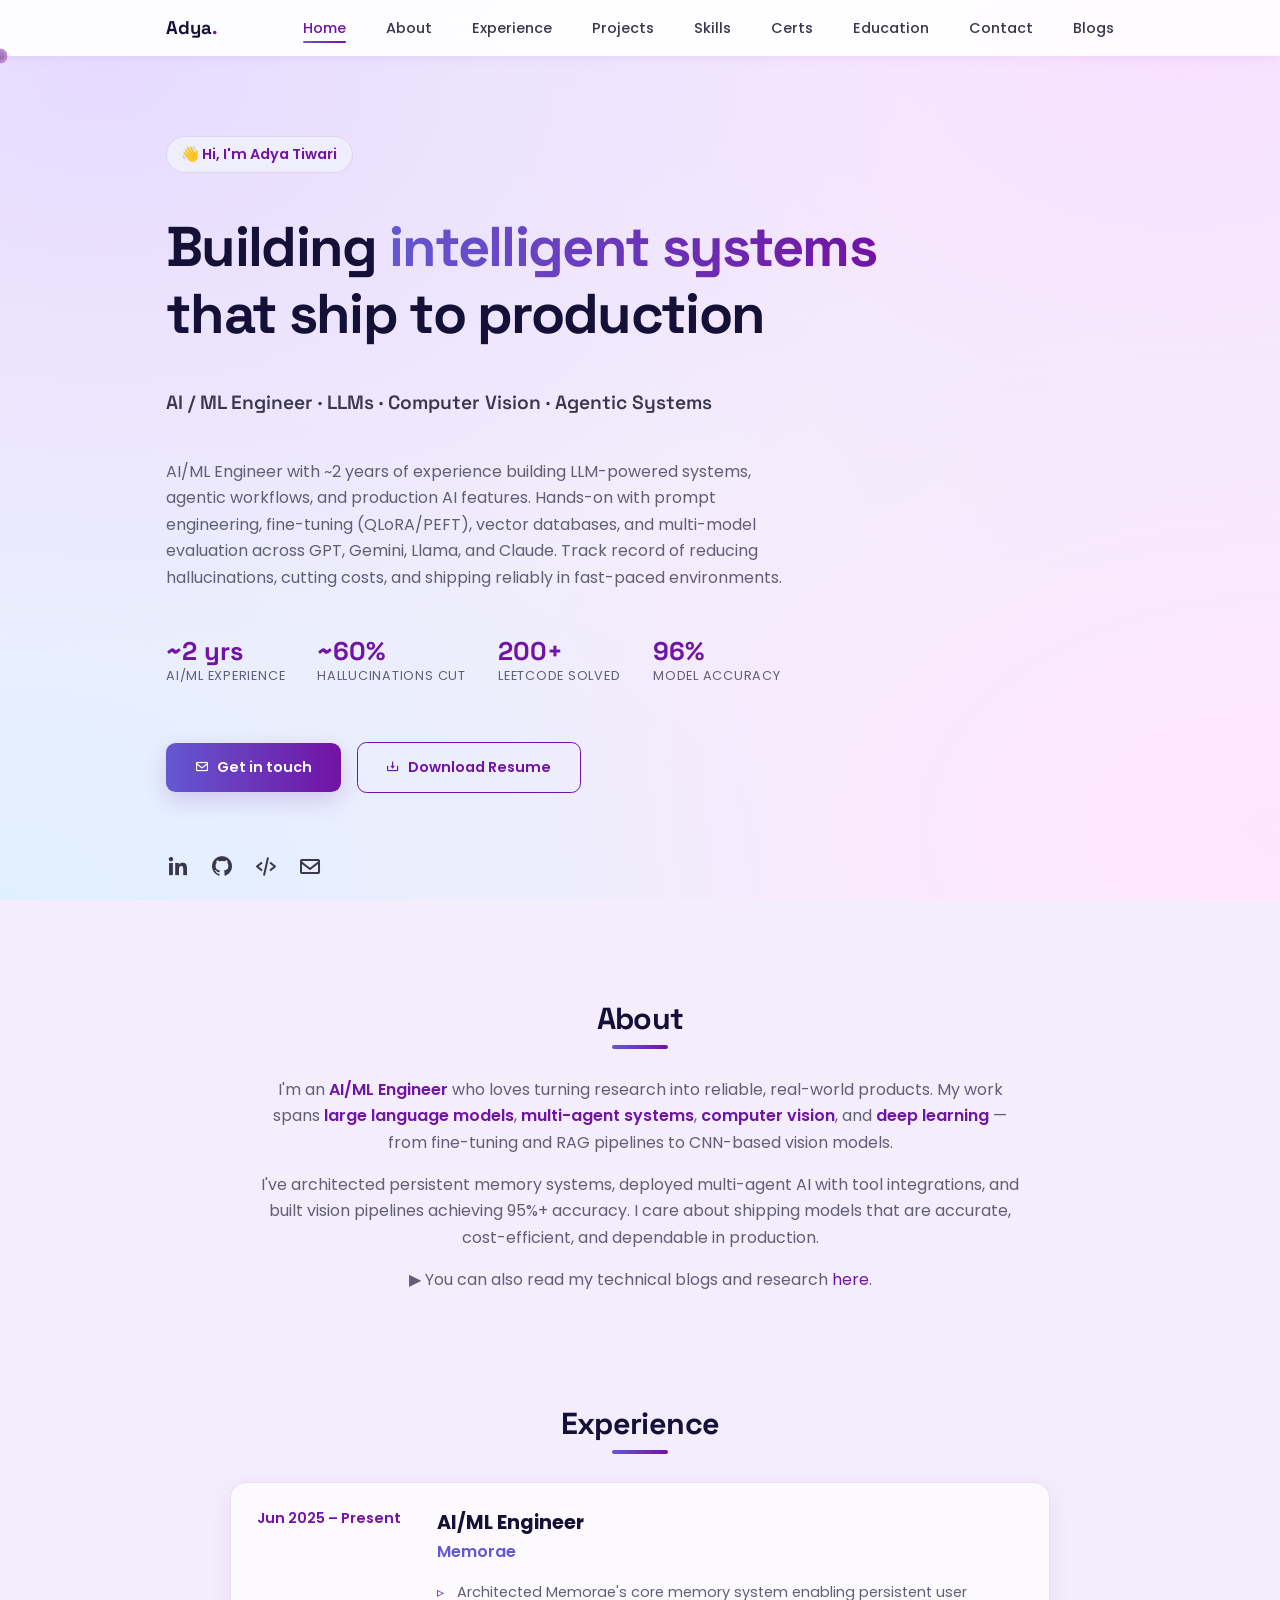
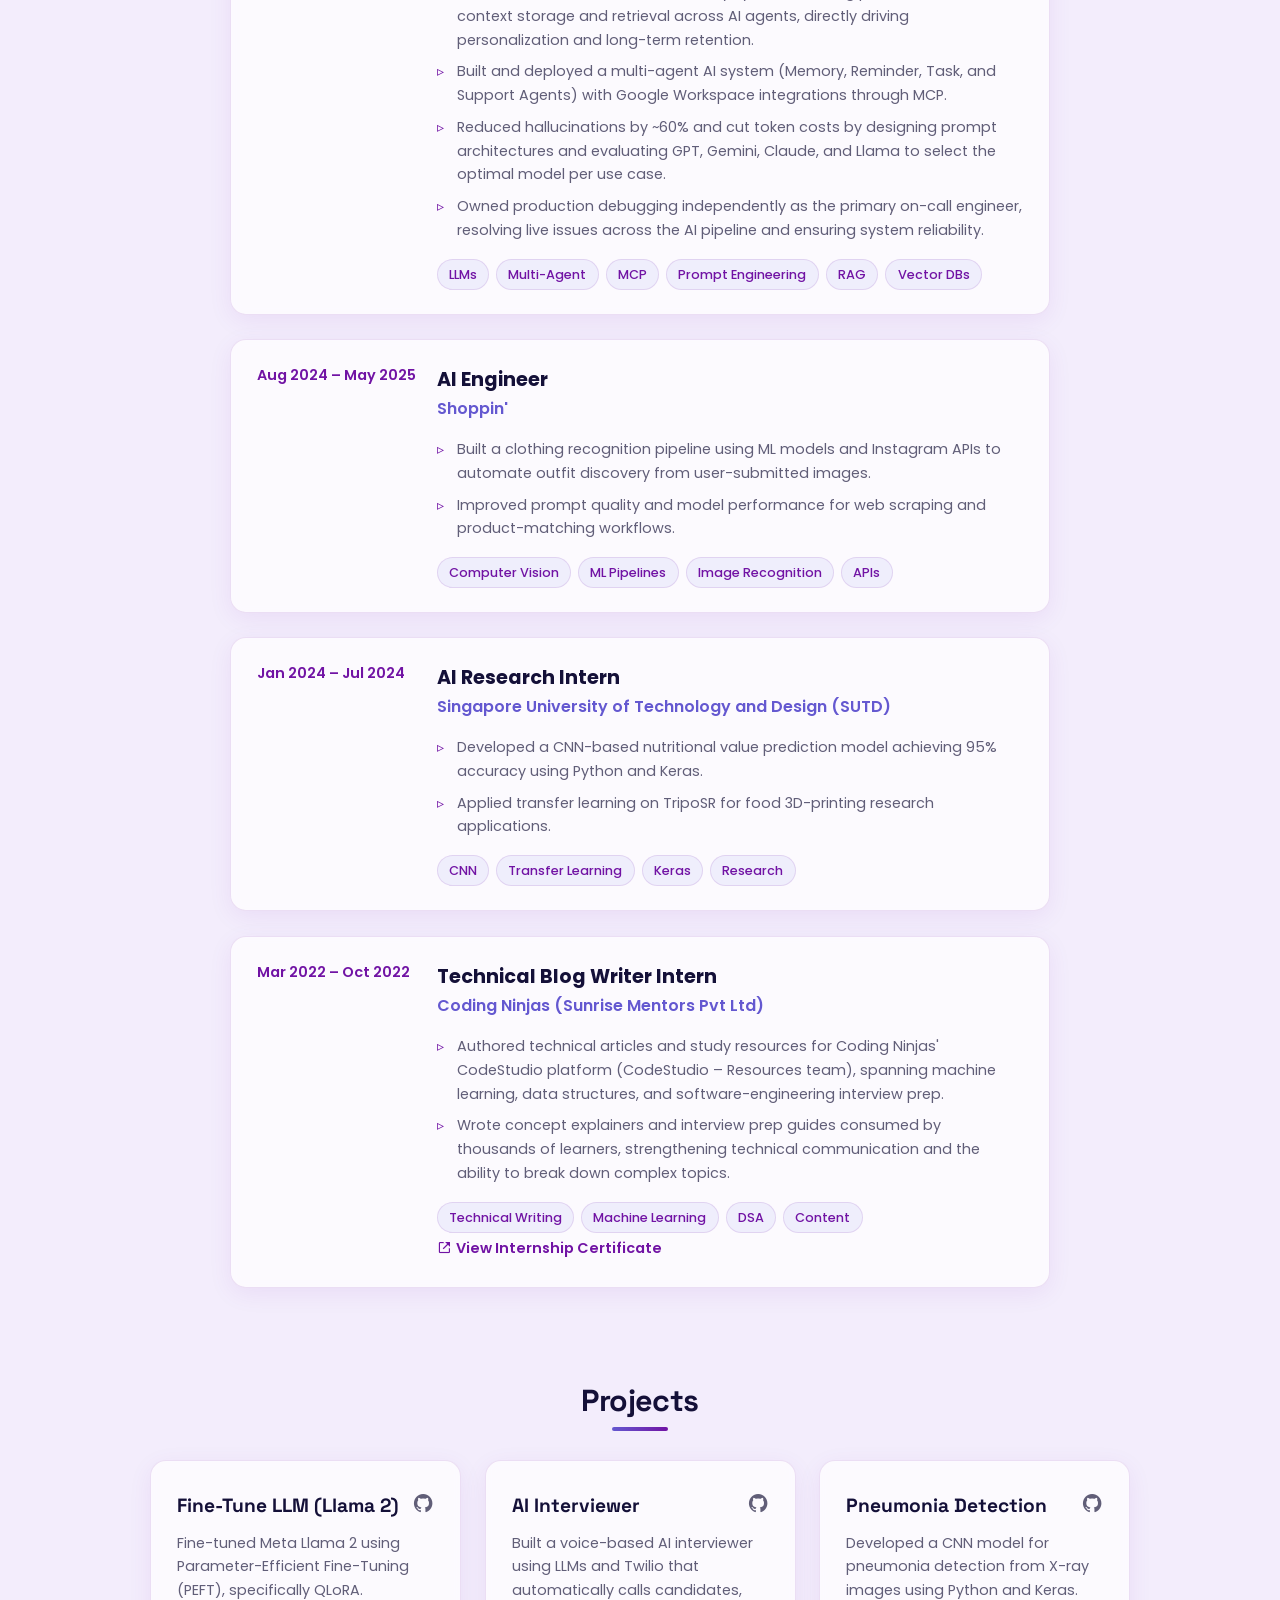
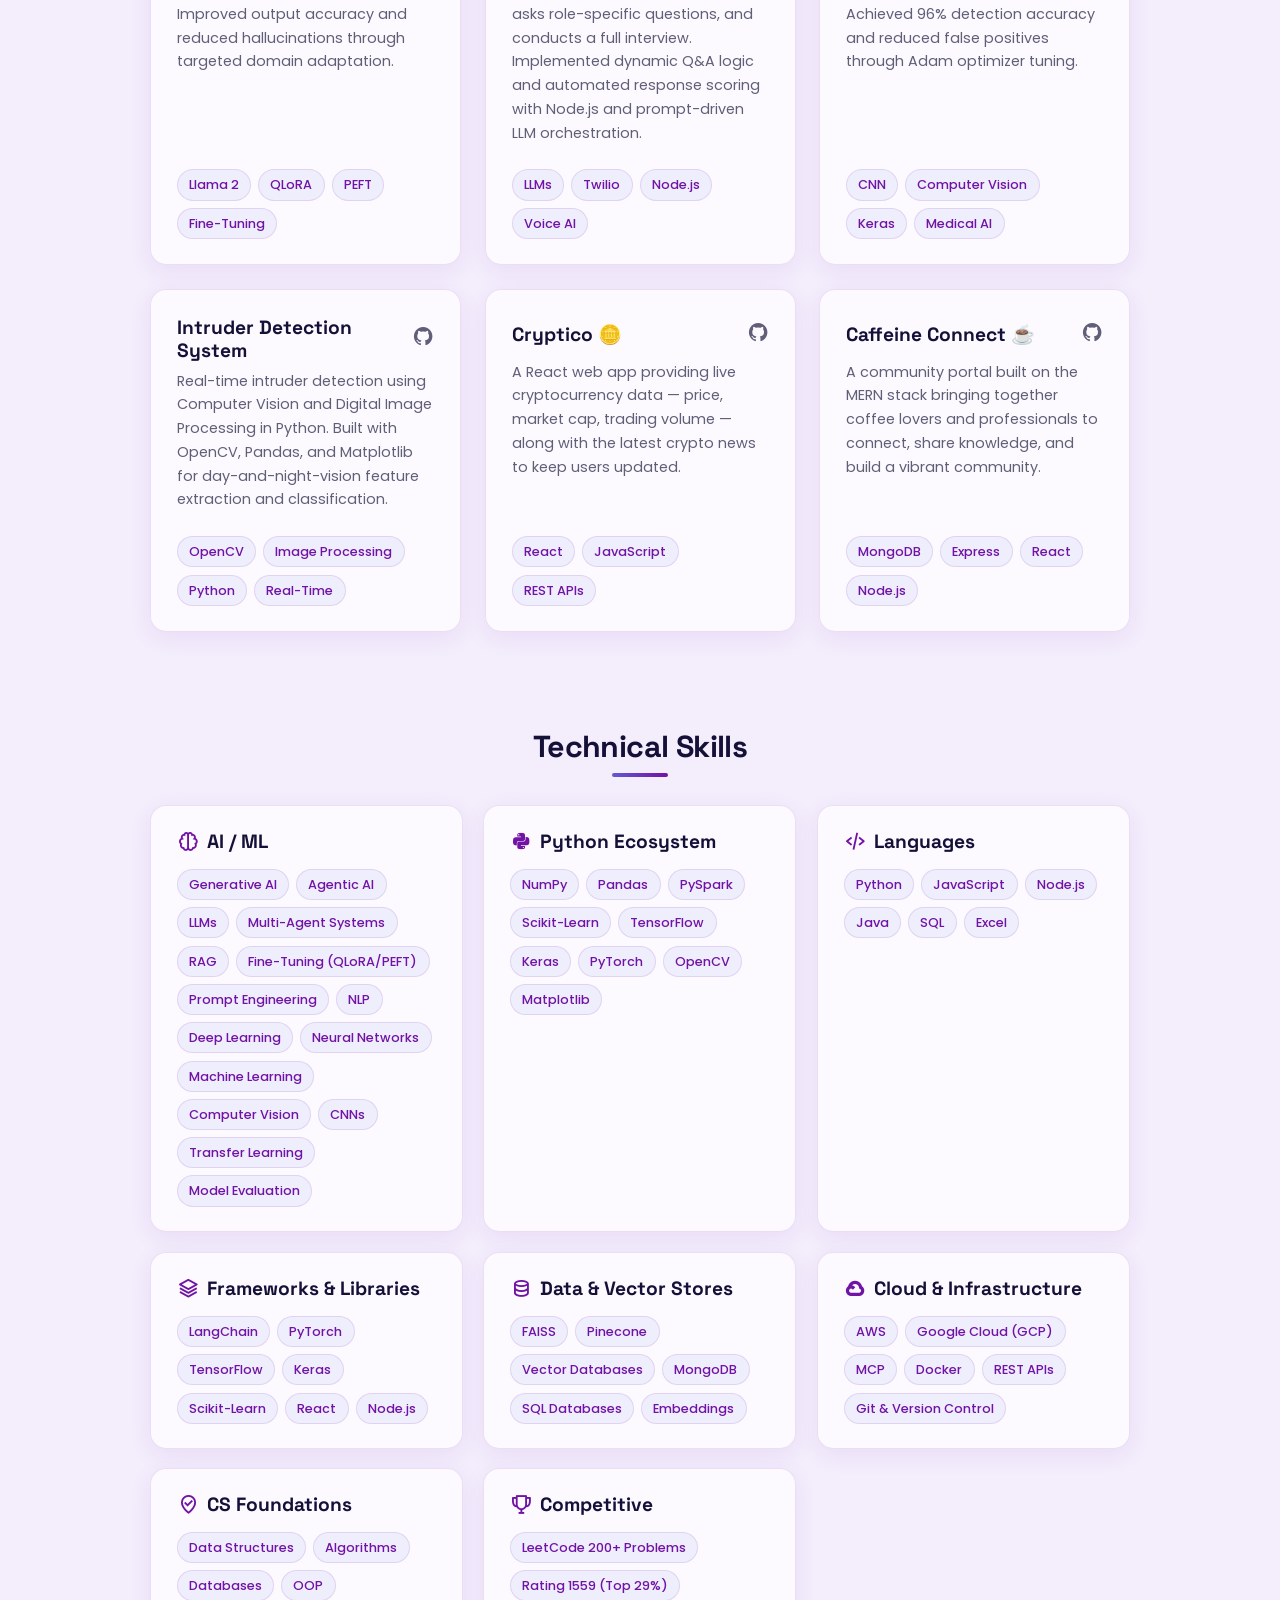
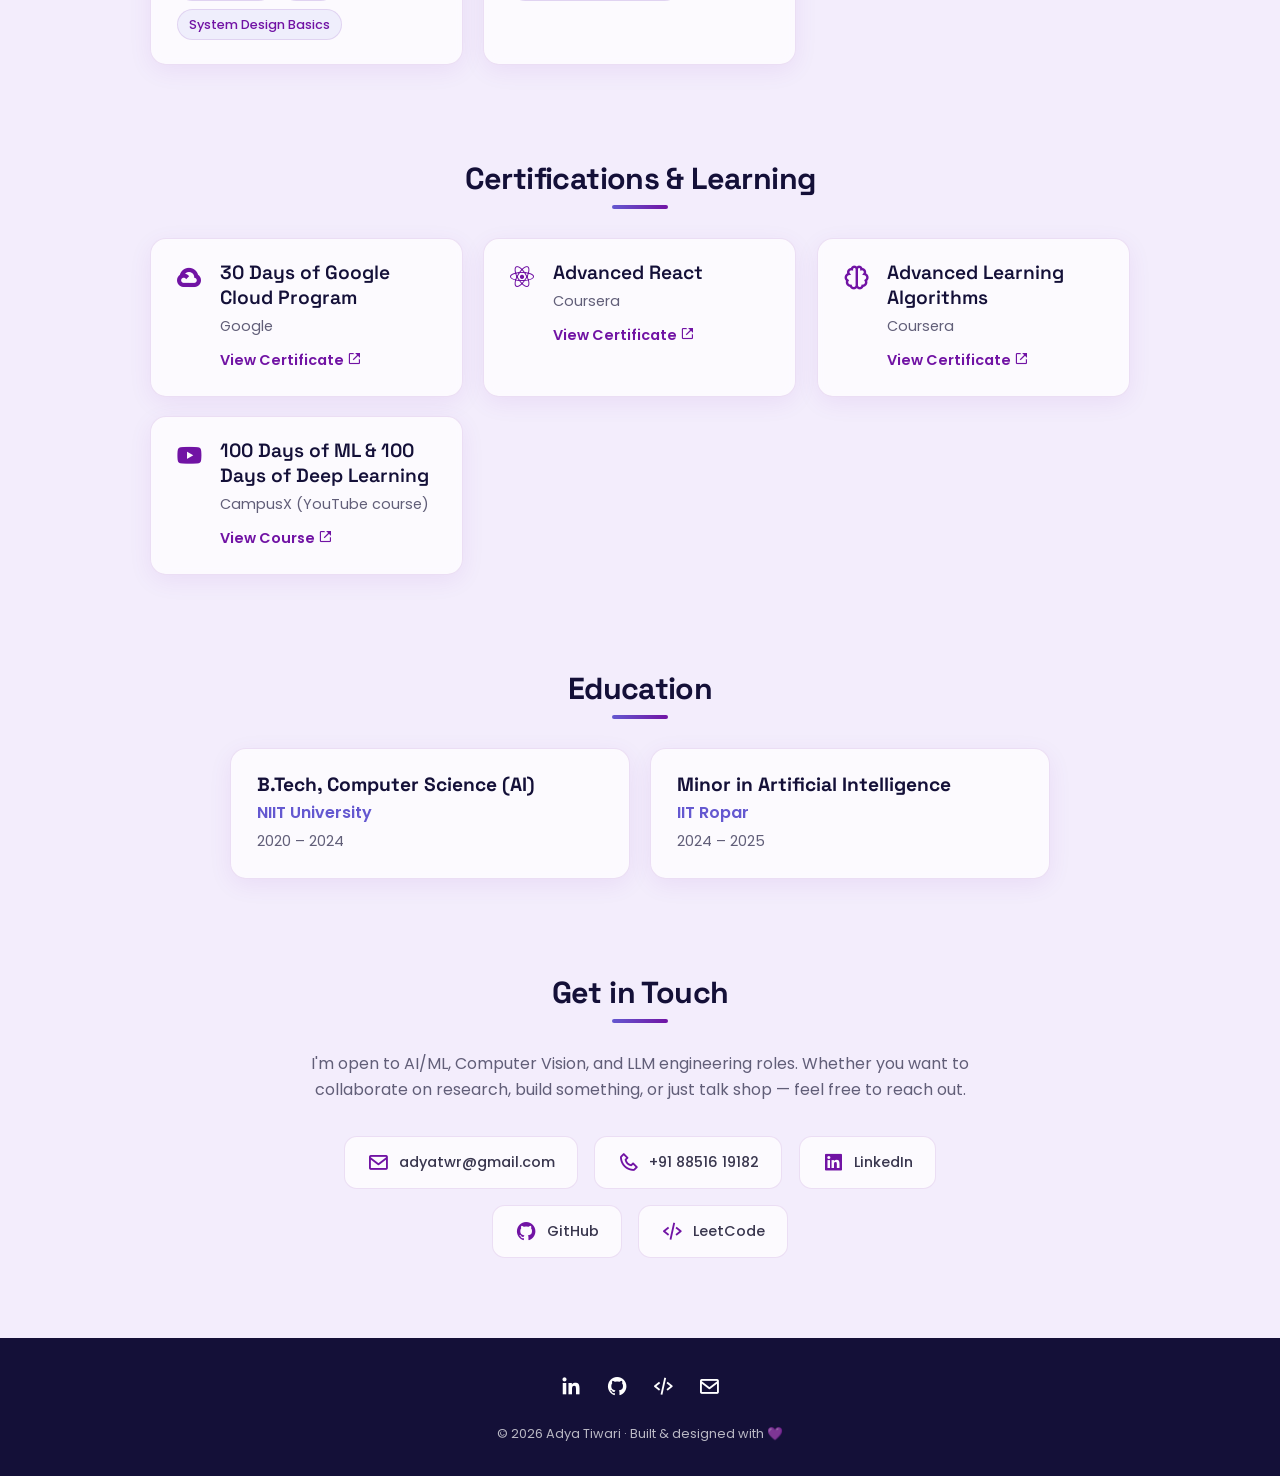
==== commit fee4890d: "internship added with cert" ====
--- a/index.html
+++ b/index.html
@@ -6,7 +6,7 @@
     <meta charset="UTF-8">
     <meta name="viewport" content="width=device-width, initial-scale=1.0">
     <meta name="description" content="Adya Tiwari — AI/ML Engineer building LLM-powered systems, agentic workflows, and production AI features.">
-    <link rel="stylesheet" href="assets/css/styles.css?v=3">
+    <link rel="stylesheet" href="assets/css/styles.css?v=4">
 
     <!-- =====BOX ICONS===== -->
     <link href='https://cdn.jsdelivr.net/npm/boxicons@2.1.4/css/boxicons.min.css' rel='stylesheet'>
@@ -167,6 +167,23 @@
                     </div>
                 </div>
 
+                <div class="exp card">
+                    <div class="exp__date">Mar 2022 – Oct 2022</div>
+                    <div class="exp__body">
+                        <div class="exp__role">Technical Blog Writer Intern</div>
+                        <div class="exp__company">Coding Ninjas (Sunrise Mentors Pvt Ltd)</div>
+                        <ul class="exp__list">
+                            <li>Authored technical articles and study resources for Coding Ninjas' CodeStudio platform (CodeStudio – Resources team), spanning machine learning, data structures, and software-engineering interview prep.</li>
+                            <li>Wrote concept explainers and interview prep guides consumed by thousands of learners, strengthening technical communication and the ability to break down complex topics.</li>
+                        </ul>
+                        <div class="tags">
+                            <span class="tag">Technical Writing</span><span class="tag">Machine Learning</span>
+                            <span class="tag">DSA</span><span class="tag">Content</span>
+                        </div>
+                        <a href="https://drive.google.com/file/d/1HQf8Rk5BC5flDNzxxmzisLjdI1o7souH/view?usp=sharing" class="exp__cert" target="_blank" rel="noopener"><i class='bx bx-link-external'></i> View Internship Certificate</a>
+                    </div>
+                </div>
+
             </div>
         </section>
 
@@ -433,7 +450,7 @@
     </footer>
 
     <!--===== MAIN JS =====-->
-    <script src="assets/js/main.js?v=3"></script>
+    <script src="assets/js/main.js?v=4"></script>
 </body>
 
 </html>
--- a/assets/css/styles.css
+++ b/assets/css/styles.css
@@ -399,6 +399,16 @@
   left: 0;
   color: var(--accent-color);
 }
+.exp__cert {
+  display: inline-flex;
+  align-items: center;
+  gap: .35rem;
+  margin-top: .25rem;
+  font-size: var(--small-font-size);
+  font-weight: 600;
+  color: var(--accent-color);
+}
+.exp__cert:hover { color: var(--first-color); }
 
 /*===== TAGS / CHIPS =====*/
 .tags { display: flex; flex-wrap: wrap; gap: .45rem; }
